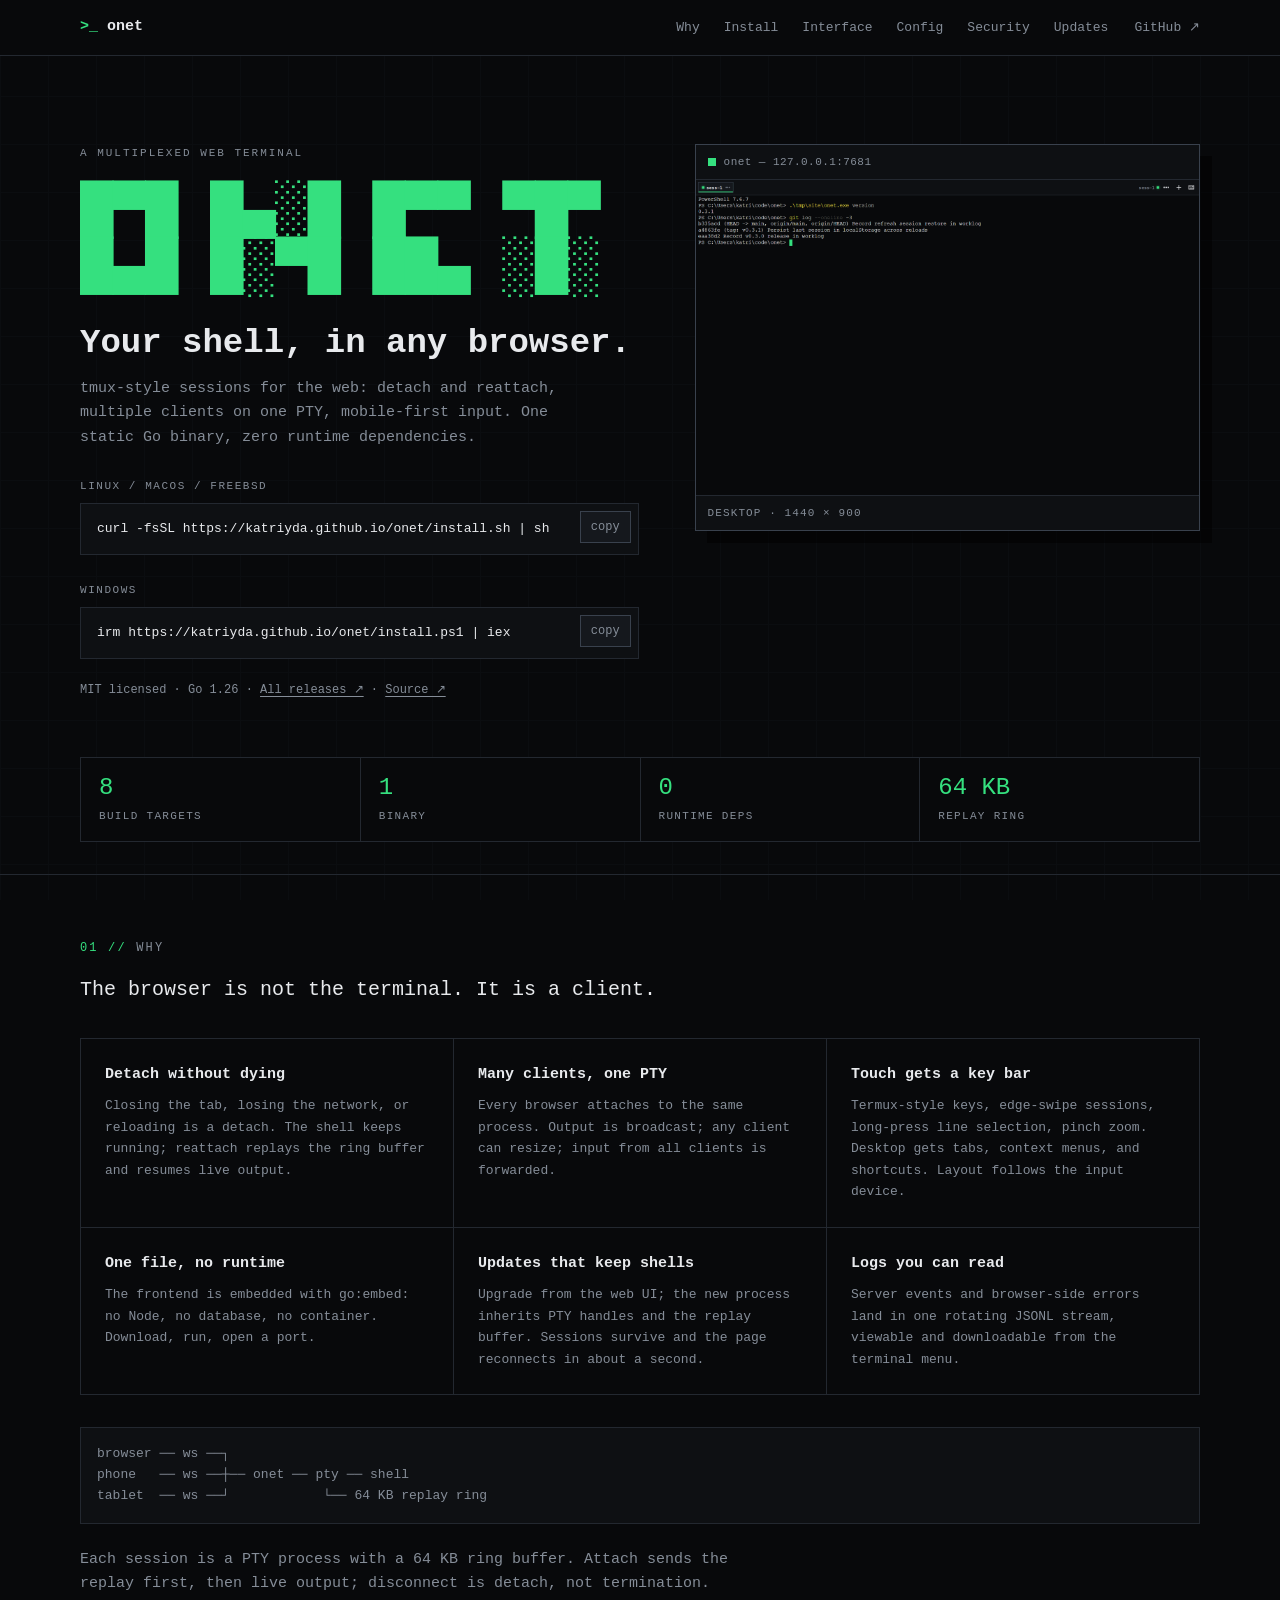
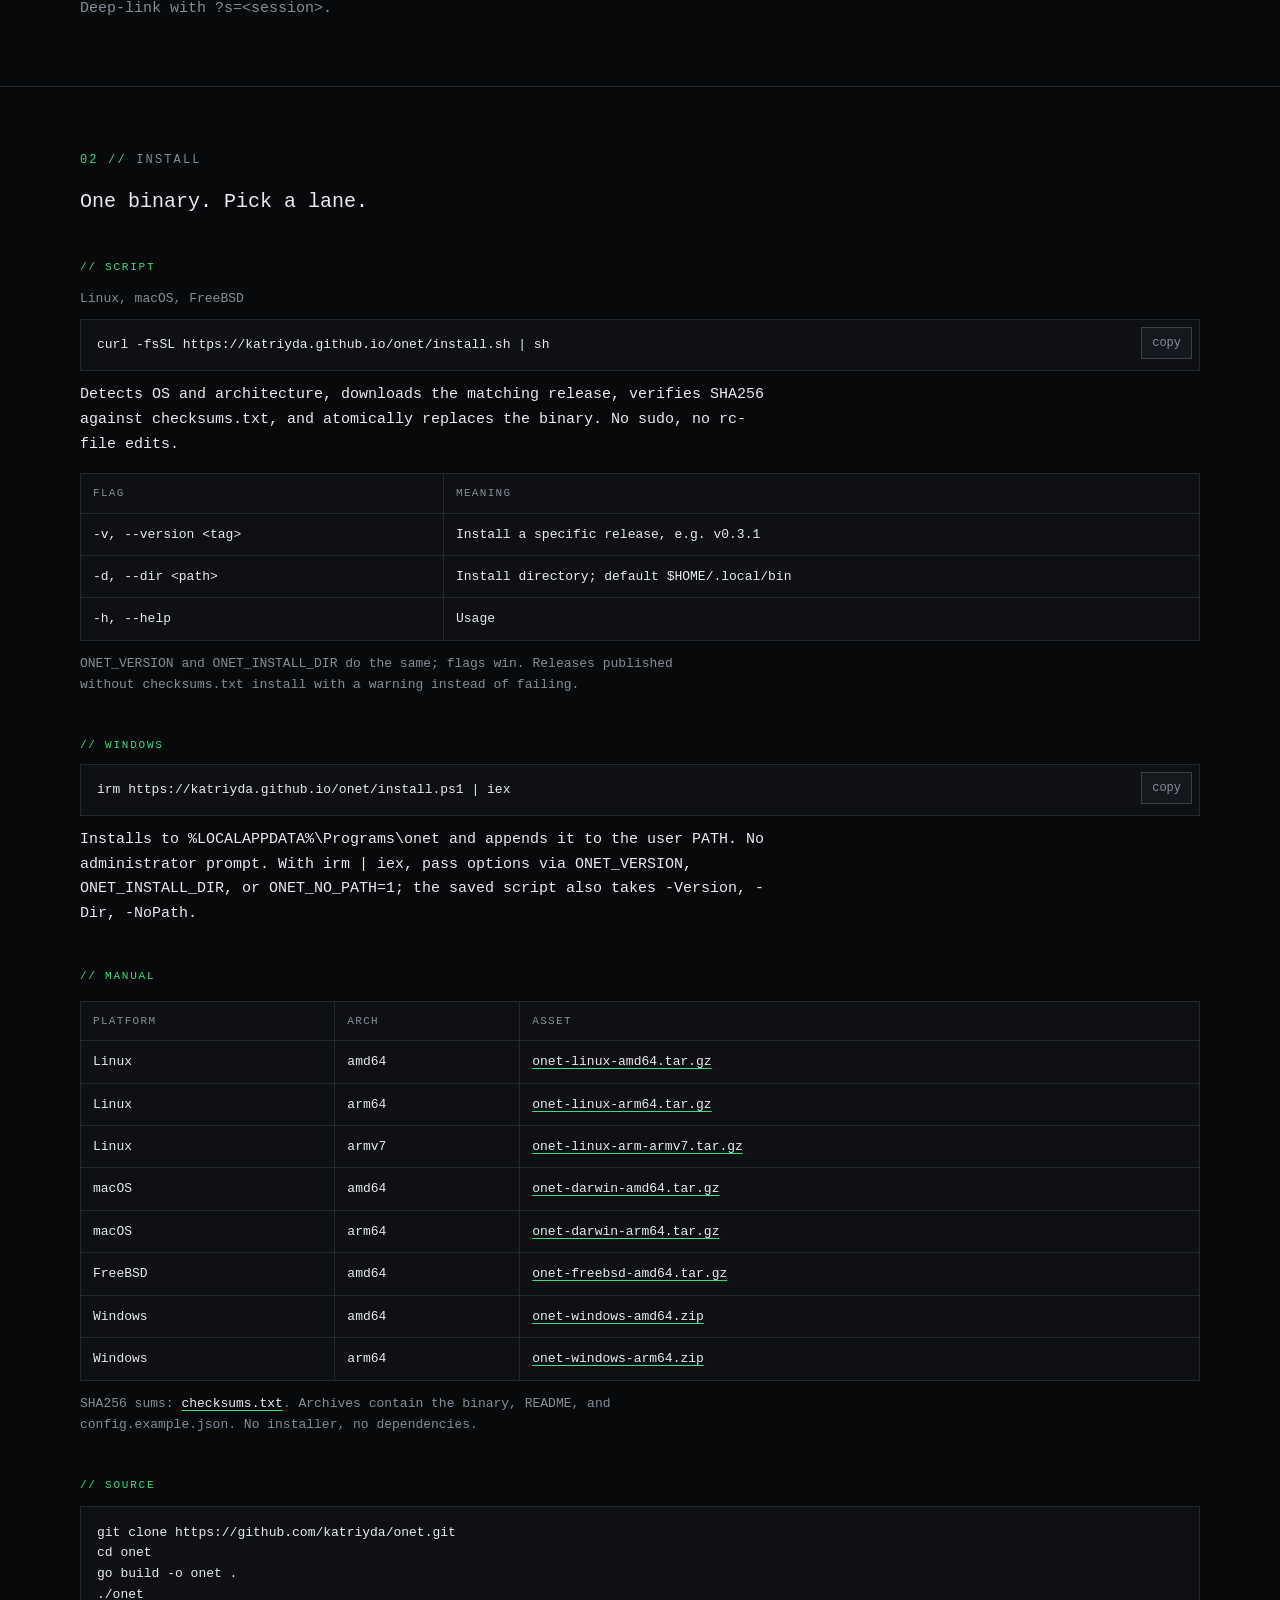
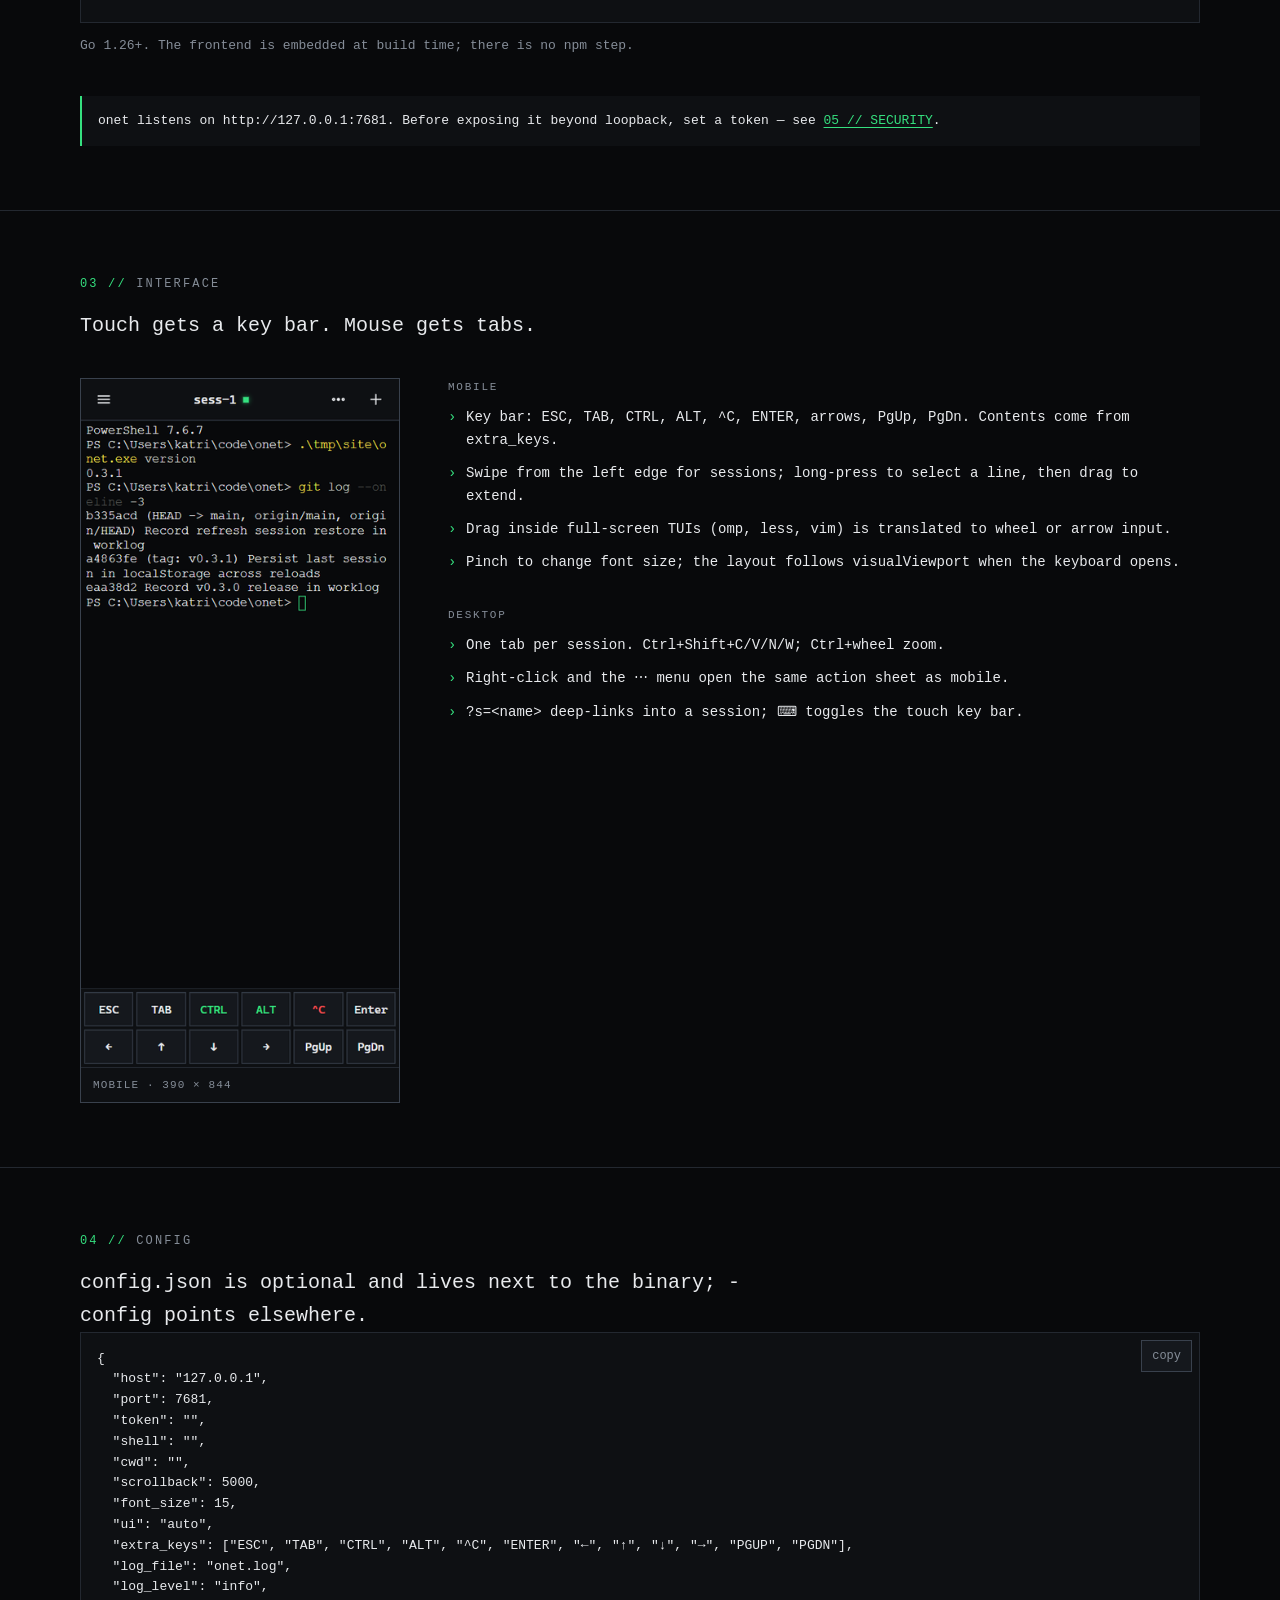
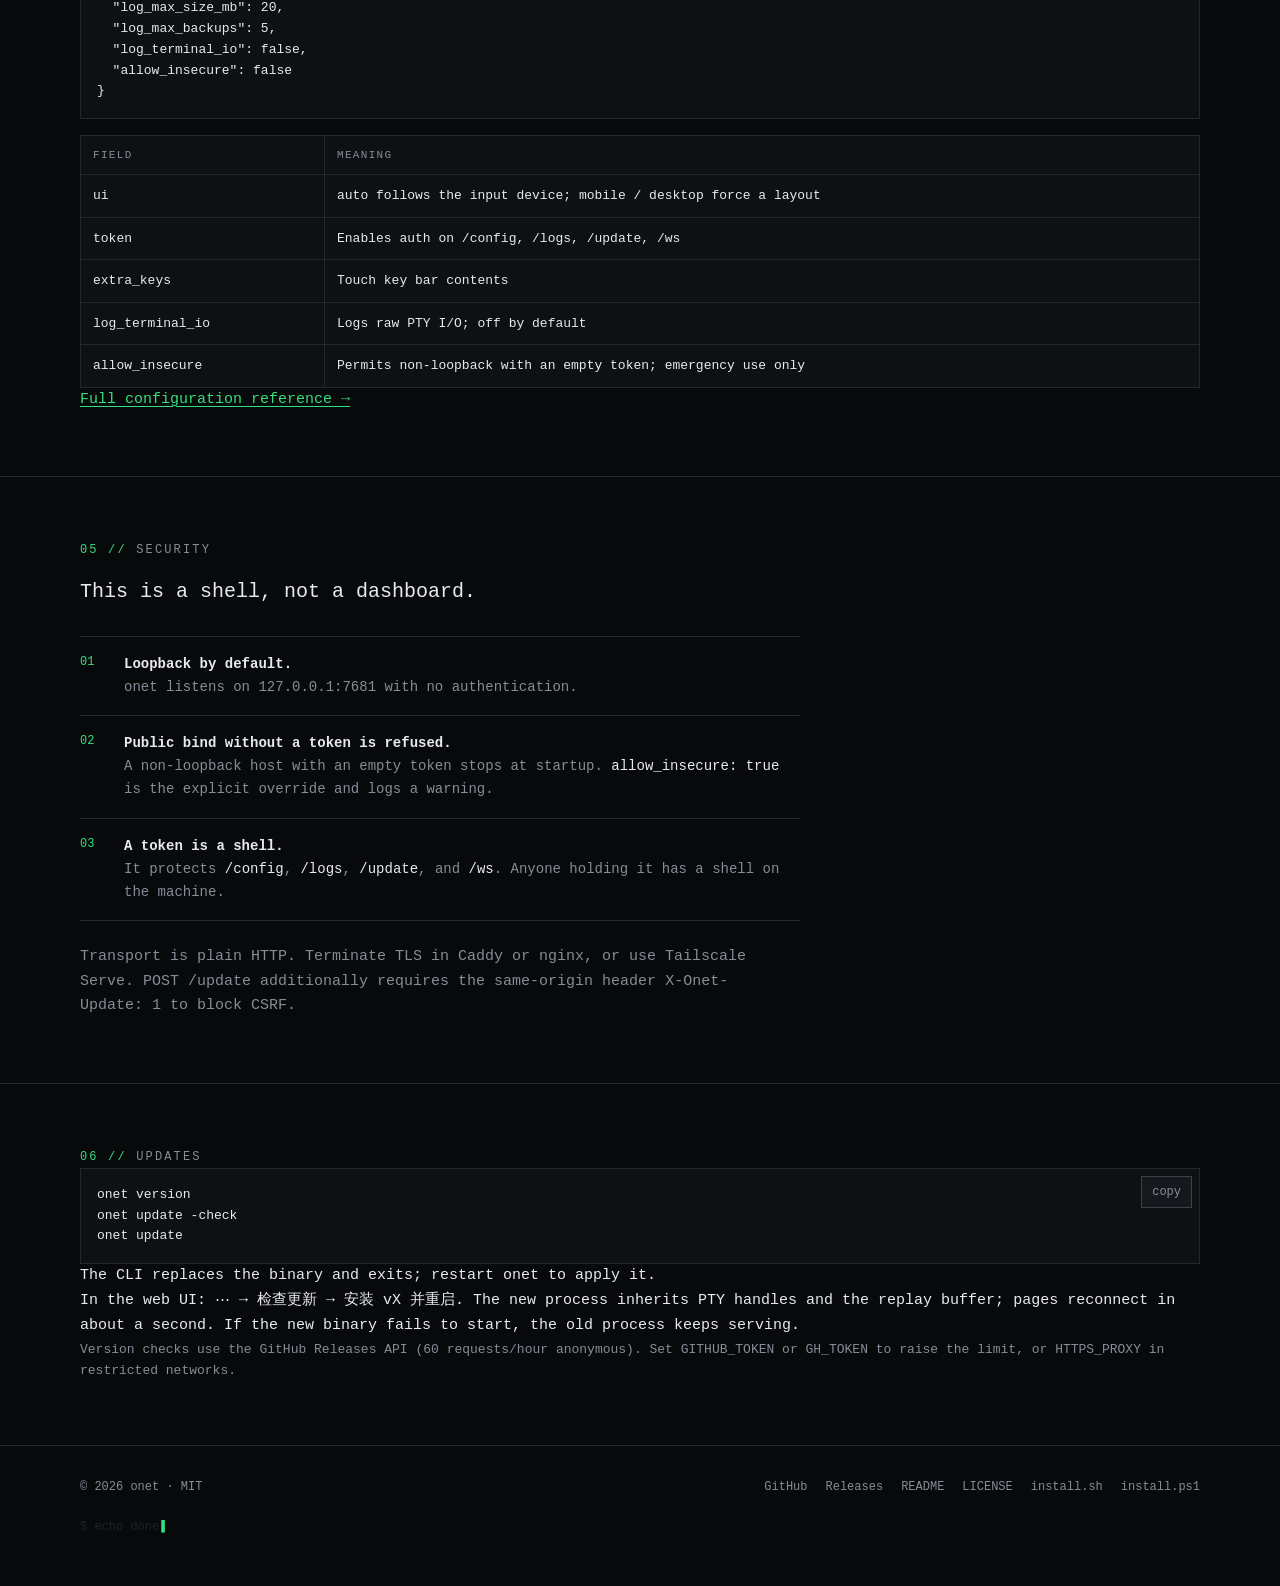
==== docs/site/index.html @ 470d13b3 "Add docs site and GitHub Pages deployment" ====
<!doctype html>
<html lang="en">
<head>
<meta charset="utf-8">
<meta name="viewport" content="width=device-width, initial-scale=1">
<meta name="theme-color" content="#08090b">
<meta name="color-scheme" content="dark">
<title>onet — a multiplexed web terminal</title>
<meta name="description" content="tmux-style sessions in a browser. Mobile-first touch UI, desktop tabs, multi-client PTY broadcast, single Go binary, zero runtime dependencies.">
<link rel="canonical" href="https://katriyda.github.io/onet/">
<link rel="icon" href="favicon.svg" type="image/svg+xml">
<meta property="og:type" content="website">
<meta property="og:title" content="onet — a multiplexed web terminal">
<meta property="og:description" content="tmux-style sessions in a browser. Mobile-first touch UI, desktop tabs, multi-client PTY broadcast, single Go binary, zero runtime dependencies.">
<meta property="og:url" content="https://katriyda.github.io/onet/">
<meta property="og:image" content="https://katriyda.github.io/onet/assets/desktop.png">
<meta name="twitter:card" content="summary_large_image">
<link rel="stylesheet" href="style.css">
<script src="script.js" defer></script>
</head>
<body>
<a class="skip" href="#main">Skip to content</a>

<header id="top" class="site-head">
  <div class="wrap head-inner">
    <a class="brand" href="#top"><span class="mark">&gt;_</span> onet</a>
    <nav aria-label="Sections">
      <a href="#why">Why</a>
      <a href="#install">Install</a>
      <a href="#interface">Interface</a>
      <a href="#config">Config</a>
      <a href="#security">Security</a>
      <a href="#updates">Updates</a>
    </nav>
    <a class="gh" href="https://github.com/katriyda/onet">GitHub ↗</a>
  </div>
</header>

<main id="main">

  <section class="hero" aria-labelledby="hero-title">
    <div class="wrap hero-grid">
      <div class="hero-copy">
        <p class="eyebrow">A MULTIPLEXED WEB TERMINAL</p>
        <h1 id="hero-title">
          <span class="sr-only">onet</span>
          <span class="logo" aria-hidden="true">█▀█ █▄░█ █▀▀ ▀█▀
█▄█ █░▀█ ██▄ ░█░</span>
        </h1>
        <p class="lead">Your shell, in any browser.</p>
        <p class="sub">tmux-style sessions for the web: detach and reattach, multiple clients on one PTY, mobile-first input. One static Go binary, zero runtime dependencies.</p>

        <div class="install-block">
          <p class="label">LINUX / MACOS / FREEBSD</p>
          <div class="copy-wrap"><div class="cmd" data-copy><code>curl -fsSL https://katriyda.github.io/onet/install.sh | sh</code></div></div>
        </div>
        <div class="install-block">
          <p class="label">WINDOWS</p>
          <div class="copy-wrap"><div class="cmd" data-copy><code>irm https://katriyda.github.io/onet/install.ps1 | iex</code></div></div>
        </div>

        <p class="meta">MIT licensed · Go 1.26 · <a href="https://github.com/katriyda/onet/releases">All releases ↗</a> · <a href="https://github.com/katriyda/onet">Source ↗</a></p>
      </div>

      <figure class="window">
        <div class="window-bar"><span class="dot" aria-hidden="true"></span><span>onet — 127.0.0.1:7681</span></div>
        <img src="assets/desktop.png" width="1440" height="900" alt="onet desktop UI: session tabs above a terminal running PowerShell">
        <figcaption>Desktop · 1440 × 900</figcaption>
      </figure>
    </div>

    <div class="wrap">
      <dl class="stats">
        <div><dt>8</dt><dd>BUILD TARGETS</dd></div>
        <div><dt>1</dt><dd>BINARY</dd></div>
        <div><dt>0</dt><dd>RUNTIME DEPS</dd></div>
        <div><dt>64 KB</dt><dd>REPLAY RING</dd></div>
      </dl>
    </div>
  </section>

  <section id="why" class="section">
    <div class="wrap">
      <h2><span class="num">01 //</span> WHY</h2>
      <p class="section-intro">The browser is not the terminal. It is a client.</p>

      <div class="cards">
        <article class="card">
          <h3>Detach without dying</h3>
          <p>Closing the tab, losing the network, or reloading is a detach. The shell keeps running; reattach replays the ring buffer and resumes live output.</p>
        </article>
        <article class="card">
          <h3>Many clients, one PTY</h3>
          <p>Every browser attaches to the same process. Output is broadcast; any client can resize; input from all clients is forwarded.</p>
        </article>
        <article class="card">
          <h3>Touch gets a key bar</h3>
          <p>Termux-style keys, edge-swipe sessions, long-press line selection, pinch zoom. Desktop gets tabs, context menus, and shortcuts. Layout follows the input device.</p>
        </article>
        <article class="card">
          <h3>One file, no runtime</h3>
          <p>The frontend is embedded with go:embed: no Node, no database, no container. Download, run, open a port.</p>
        </article>
        <article class="card">
          <h3>Updates that keep shells</h3>
          <p>Upgrade from the web UI; the new process inherits PTY handles and the replay buffer. Sessions survive and the page reconnects in about a second.</p>
        </article>
        <article class="card">
          <h3>Logs you can read</h3>
          <p>Server events and browser-side errors land in one rotating JSONL stream, viewable and downloadable from the terminal menu.</p>
        </article>
      </div>

      <pre class="diagram" aria-hidden="true">browser ── ws ──┐
phone   ── ws ──┼── onet ── pty ── shell
tablet  ── ws ──┘            └── 64 KB replay ring</pre>

      <p class="section-note">Each session is a PTY process with a 64 KB ring buffer. Attach sends the replay first, then live output; disconnect is detach, not termination. Deep-link with ?s=&lt;session&gt;.</p>
    </div>
  </section>

  <section id="install" class="section">
    <div class="wrap">
      <h2><span class="num">02 //</span> INSTALL</h2>
      <p class="section-intro">One binary. Pick a lane.</p>

      <div class="lane">
        <h3 class="lane-title">// SCRIPT</h3>
        <p class="lane-sub">Linux, macOS, FreeBSD</p>
        <div class="copy-wrap"><div class="cmd" data-copy><code>curl -fsSL https://katriyda.github.io/onet/install.sh | sh</code></div></div>
        <p>Detects OS and architecture, downloads the matching release, verifies SHA256 against checksums.txt, and atomically replaces the binary. No sudo, no rc-file edits.</p>

        <div class="table-scroll">
          <table>
            <thead><tr><th>Flag</th><th>Meaning</th></tr></thead>
            <tbody>
              <tr><td><code>-v, --version &lt;tag&gt;</code></td><td>Install a specific release, e.g. <code>v0.3.1</code></td></tr>
              <tr><td><code>-d, --dir &lt;path&gt;</code></td><td>Install directory; default <code>$HOME/.local/bin</code></td></tr>
              <tr><td><code>-h, --help</code></td><td>Usage</td></tr>
            </tbody>
          </table>
        </div>
        <p class="fine">ONET_VERSION and ONET_INSTALL_DIR do the same; flags win. Releases published without checksums.txt install with a warning instead of failing.</p>
      </div>

      <div class="lane">
        <h3 class="lane-title">// WINDOWS</h3>
        <div class="copy-wrap"><div class="cmd" data-copy><code>irm https://katriyda.github.io/onet/install.ps1 | iex</code></div></div>
        <p>Installs to %LOCALAPPDATA%\Programs\onet and appends it to the user PATH. No administrator prompt. With irm | iex, pass options via ONET_VERSION, ONET_INSTALL_DIR, or ONET_NO_PATH=1; the saved script also takes -Version, -Dir, -NoPath.</p>
      </div>

      <div class="lane">
        <h3 class="lane-title">// MANUAL</h3>
        <div class="table-scroll">
          <table>
            <thead><tr><th>Platform</th><th>Arch</th><th>Asset</th></tr></thead>
            <tbody>
              <tr><td>Linux</td><td>amd64</td><td><a href="https://github.com/katriyda/onet/releases/latest/download/onet-linux-amd64.tar.gz"><code>onet-linux-amd64.tar.gz</code></a></td></tr>
              <tr><td>Linux</td><td>arm64</td><td><a href="https://github.com/katriyda/onet/releases/latest/download/onet-linux-arm64.tar.gz"><code>onet-linux-arm64.tar.gz</code></a></td></tr>
              <tr><td>Linux</td><td>armv7</td><td><a href="https://github.com/katriyda/onet/releases/latest/download/onet-linux-arm-armv7.tar.gz"><code>onet-linux-arm-armv7.tar.gz</code></a></td></tr>
              <tr><td>macOS</td><td>amd64</td><td><a href="https://github.com/katriyda/onet/releases/latest/download/onet-darwin-amd64.tar.gz"><code>onet-darwin-amd64.tar.gz</code></a></td></tr>
              <tr><td>macOS</td><td>arm64</td><td><a href="https://github.com/katriyda/onet/releases/latest/download/onet-darwin-arm64.tar.gz"><code>onet-darwin-arm64.tar.gz</code></a></td></tr>
              <tr><td>FreeBSD</td><td>amd64</td><td><a href="https://github.com/katriyda/onet/releases/latest/download/onet-freebsd-amd64.tar.gz"><code>onet-freebsd-amd64.tar.gz</code></a></td></tr>
              <tr><td>Windows</td><td>amd64</td><td><a href="https://github.com/katriyda/onet/releases/latest/download/onet-windows-amd64.zip"><code>onet-windows-amd64.zip</code></a></td></tr>
              <tr><td>Windows</td><td>arm64</td><td><a href="https://github.com/katriyda/onet/releases/latest/download/onet-windows-arm64.zip"><code>onet-windows-arm64.zip</code></a></td></tr>
            </tbody>
          </table>
        </div>
        <p class="fine">SHA256 sums: <a href="https://github.com/katriyda/onet/releases/latest/download/checksums.txt"><code>checksums.txt</code></a>. Archives contain the binary, README, and config.example.json. No installer, no dependencies.</p>
      </div>

      <div class="lane">
        <h3 class="lane-title">// SOURCE</h3>
        <pre data-copy>git clone https://github.com/katriyda/onet.git
cd onet
go build -o onet .
./onet</pre>
        <p class="fine">Go 1.26+. The frontend is embedded at build time; there is no npm step.</p>
      </div>

      <p class="callout">onet listens on http://127.0.0.1:7681. Before exposing it beyond loopback, set a token — see <a href="#security">05 // SECURITY</a>.</p>
    </div>
  </section>

  <section id="interface" class="section">
    <div class="wrap">
      <h2><span class="num">03 //</span> INTERFACE</h2>
      <p class="section-intro">Touch gets a key bar. Mouse gets tabs.</p>

      <div class="split">
        <figure class="phone">
          <img src="assets/mobile.png" width="390" height="844" alt="onet mobile UI: key bar below a terminal session">
          <figcaption>Mobile · 390 × 844</figcaption>
        </figure>
        <div class="lists">
          <div>
            <h3 class="list-title">MOBILE</h3>
            <ul>
              <li>Key bar: ESC, TAB, CTRL, ALT, ^C, ENTER, arrows, PgUp, PgDn. Contents come from extra_keys.</li>
              <li>Swipe from the left edge for sessions; long-press to select a line, then drag to extend.</li>
              <li>Drag inside full-screen TUIs (omp, less, vim) is translated to wheel or arrow input.</li>
              <li>Pinch to change font size; the layout follows visualViewport when the keyboard opens.</li>
            </ul>
          </div>
          <div>
            <h3 class="list-title">DESKTOP</h3>
            <ul>
              <li>One tab per session. Ctrl+Shift+C/V/N/W; Ctrl+wheel zoom.</li>
              <li>Right-click and the ⋯ menu open the same action sheet as mobile.</li>
              <li>?s=&lt;name&gt; deep-links into a session; ⌨ toggles the touch key bar.</li>
            </ul>
          </div>
        </div>
      </div>
    </div>
  </section>

  <section id="config" class="section">
    <div class="wrap">
      <h2><span class="num">04 //</span> CONFIG</h2>
      <p class="section-intro">config.json is optional and lives next to the binary; -config points elsewhere.</p>

      <div class="copy-wrap"><pre data-copy>{
  "host": "127.0.0.1",
  "port": 7681,
  "token": "",
  "shell": "",
  "cwd": "",
  "scrollback": 5000,
  "font_size": 15,
  "ui": "auto",
  "extra_keys": ["ESC", "TAB", "CTRL", "ALT", "^C", "ENTER", "←", "↑", "↓", "→", "PGUP", "PGDN"],
  "log_file": "onet.log",
  "log_level": "info",
  "log_max_size_mb": 20,
  "log_max_backups": 5,
  "log_terminal_io": false,
  "allow_insecure": false
}</pre></div>

      <div class="table-scroll">
        <table>
          <thead><tr><th>Field</th><th>Meaning</th></tr></thead>
          <tbody>
            <tr><td><code>ui</code></td><td><code>auto</code> follows the input device; <code>mobile</code> / <code>desktop</code> force a layout</td></tr>
            <tr><td><code>token</code></td><td>Enables auth on <code>/config</code>, <code>/logs</code>, <code>/update</code>, <code>/ws</code></td></tr>
            <tr><td><code>extra_keys</code></td><td>Touch key bar contents</td></tr>
            <tr><td><code>log_terminal_io</code></td><td>Logs raw PTY I/O; off by default</td></tr>
            <tr><td><code>allow_insecure</code></td><td>Permits non-loopback with an empty token; emergency use only</td></tr>
          </tbody>
        </table>
      </div>

      <p><a href="https://github.com/katriyda/onet#配置">Full configuration reference →</a></p>
    </div>
  </section>

  <section id="security" class="section">
    <div class="wrap">
      <h2><span class="num">05 //</span> SECURITY</h2>
      <p class="section-intro">This is a shell, not a dashboard.</p>

      <ol class="sec-list">
        <li><strong>Loopback by default.</strong> onet listens on 127.0.0.1:7681 with no authentication.</li>
        <li><strong>Public bind without a token is refused.</strong> A non-loopback host with an empty token stops at startup. <code>allow_insecure: true</code> is the explicit override and logs a warning.</li>
        <li><strong>A token is a shell.</strong> It protects <code>/config</code>, <code>/logs</code>, <code>/update</code>, and <code>/ws</code>. Anyone holding it has a shell on the machine.</li>
      </ol>

      <p class="section-note">Transport is plain HTTP. Terminate TLS in Caddy or nginx, or use Tailscale Serve. POST <code>/update</code> additionally requires the same-origin header <code>X-Onet-Update: 1</code> to block CSRF.</p>
    </div>
  </section>

  <section id="updates" class="section">
    <div class="wrap">
      <h2><span class="num">06 //</span> UPDATES</h2>

      <div class="copy-wrap"><pre data-copy>onet version
onet update -check
onet update</pre></div>

      <p>The CLI replaces the binary and exits; restart onet to apply it.</p>
      <p>In the web UI: ⋯ → 检查更新 → 安装 vX 并重启. The new process inherits PTY handles and the replay buffer; pages reconnect in about a second. If the new binary fails to start, the old process keeps serving.</p>
      <p class="fine">Version checks use the GitHub Releases API (60 requests/hour anonymous). Set GITHUB_TOKEN or GH_TOKEN to raise the limit, or HTTPS_PROXY in restricted networks.</p>
    </div>
  </section>

</main>

<footer class="site-foot">
  <div class="wrap foot-inner">
    <p>© <span data-year>2026</span> onet · MIT</p>
    <nav aria-label="Footer">
      <a href="https://github.com/katriyda/onet">GitHub</a>
      <a href="https://github.com/katriyda/onet/releases">Releases</a>
      <a href="https://github.com/katriyda/onet/blob/main/README.md">README</a>
      <a href="https://github.com/katriyda/onet/blob/main/LICENSE">LICENSE</a>
      <a href="install.sh">install.sh</a>
      <a href="install.ps1">install.ps1</a>
    </nav>
  </div>
  <p class="wrap foot-cmd">$ echo done<span class="cursor" aria-hidden="true">▌</span></p>
</footer>

</body>
</html>
---- docs/site/style.css ----
/* onet site — square corners, monospace, high-contrast dark, terminal-native */

:root {
  --bg: #08090b;
  --surface: #0e1013;
  --surface-2: #15181d;
  --surface-3: #1e222a;
  --fg: #e8eaed;
  --muted: #858d98;
  --border: #232830;
  --border-strong: #39414d;
  --accent: #35e07f;
  --accent-soft: rgba(53, 224, 127, 0.14);
  --warning: #f5a623;
  --danger: #ff4d4f;
  --font-ui: ui-monospace, "Cascadia Mono", "SF Mono", Menlo, Consolas, "Liberation Mono", monospace;
}

* { box-sizing: border-box; margin: 0; padding: 0; border-radius: 0; }

html { scroll-behavior: smooth; }

body {
  background: var(--bg);
  color: var(--fg);
  font: 15px/1.65 var(--font-ui);
  color-scheme: dark;
  -webkit-text-size-adjust: 100%;
  overflow-x: clip;
}

body::before {
  content: "";
  position: fixed;
  inset: 0;
  background-image:
    linear-gradient(var(--border) 1px, transparent 1px),
    linear-gradient(90deg, var(--border) 1px, transparent 1px);
  background-size: 48px 48px;
  opacity: 0.16;
  pointer-events: none;
  z-index: 0;
}

::selection { background: var(--accent); color: #04150b; }

::-webkit-scrollbar { width: 10px; height: 10px; }
::-webkit-scrollbar-track { background: var(--surface); }
::-webkit-scrollbar-thumb { background: var(--surface-3); }
::-webkit-scrollbar-thumb:hover { background: var(--border-strong); }

img { max-width: 100%; }

a {
  color: var(--accent);
  text-underline-offset: 3px;
  text-decoration-thickness: 1px;
}

a:focus-visible,
button:focus-visible {
  outline: 2px solid var(--accent);
  outline-offset: 2px;
}

code { font: inherit; }

.sr-only {
  position: absolute;
  width: 1px;
  height: 1px;
  padding: 0;
  margin: -1px;
  overflow: hidden;
  clip: rect(0 0 0 0);
  clip-path: inset(50%);
  white-space: nowrap;
  border: 0;
}

.skip {
  position: fixed;
  top: 0;
  left: 0;
  transform: translateY(-120%);
  background: var(--accent);
  color: #04150b;
  padding: 12px 16px;
  z-index: 100;
  text-decoration: none;
  font-size: 13px;
}
.skip:focus { transform: none; }

.wrap {
  width: min(1120px, calc(100% - 48px));
  margin-inline: auto;
  position: relative;
  z-index: 1;
}

/* ---- header ---- */

.site-head {
  position: sticky;
  top: 0;
  z-index: 10;
  height: 56px;
  background: var(--bg);
  border-bottom: 1px solid var(--border);
}

.head-inner {
  display: flex;
  align-items: center;
  gap: 16px;
  height: 100%;
}

.brand {
  color: var(--fg);
  text-decoration: none;
  font-weight: 700;
  font-size: 15px;
  white-space: nowrap;
}
.brand .mark { color: var(--accent); }

.site-head nav {
  display: flex;
  align-items: center;
  gap: 4px;
  margin-left: auto;
  min-width: 0;
  overflow-x: auto;
  scrollbar-width: none;
}
.site-head nav::-webkit-scrollbar { display: none; }

.site-head nav a {
  display: flex;
  align-items: center;
  min-height: 44px;
  padding: 0 10px;
  color: var(--muted);
  text-decoration: none;
  font-size: 13px;
  white-space: nowrap;
}
.site-head nav a:hover { color: var(--fg); }

.gh {
  color: var(--muted);
  text-decoration: none;
  font-size: 13px;
  white-space: nowrap;
  min-height: 44px;
  display: flex;
  align-items: center;
}
.gh:hover { color: var(--fg); }

/* ---- hero ---- */

.hero { padding: 88px 0 32px; }

.hero-grid {
  display: grid;
  grid-template-columns: minmax(0, 1.05fr) minmax(0, 0.95fr);
  gap: 56px;
  align-items: start;
}

.eyebrow {
  color: var(--muted);
  font-size: 11px;
  letter-spacing: 0.18em;
  text-transform: uppercase;
  margin-bottom: 22px;
}

h1 { font-weight: 400; }

.logo {
  display: block;
  font-size: clamp(20px, 5.6vw, 56px);
  line-height: 1;
  white-space: pre;
  letter-spacing: -0.02em;
  color: var(--accent);
}

.lead {
  font-size: clamp(22px, 3.2vw, 34px);
  line-height: 1.25;
  font-weight: 600;
  margin-top: 26px;
}

.sub {
  color: var(--muted);
  max-width: 56ch;
  margin-top: 12px;
}

.install-block { margin-top: 26px; }

.label {
  font-size: 11px;
  letter-spacing: 0.14em;
  text-transform: uppercase;
  color: var(--muted);
  margin-bottom: 8px;
}

.copy-wrap { position: relative; }

.cmd {
  display: flex;
  align-items: center;
  border: 1px solid var(--border);
  background: var(--surface);
  padding: 14px 84px 14px 16px;
  min-height: 52px;
}
.cmd code {
  white-space: nowrap;
  overflow-x: auto;
  font-size: 13px;
  scrollbar-width: thin;
}

.meta {
  margin-top: 22px;
  font-size: 12px;
  color: var(--muted);
}
.meta a { color: var(--muted); }
.meta a:hover { color: var(--accent); }

.window {
  border: 1px solid var(--border-strong);
  box-shadow: 12px 12px 0 rgba(0, 0, 0, 0.5);
  background: var(--surface);
  min-width: 0;
}

.window-bar {
  display: flex;
  align-items: center;
  gap: 8px;
  padding: 8px 12px;
  border-bottom: 1px solid var(--border);
  font-size: 11px;
  color: var(--muted);
  letter-spacing: 0.04em;
}
.window-bar .dot {
  width: 8px;
  height: 8px;
  background: var(--accent);
  flex: none;
}

.window img, .phone img {
  display: block;
  width: 100%;
  height: auto;
}

.window figcaption, .phone figcaption {
  border-top: 1px solid var(--border);
  padding: 8px 12px;
  font-size: 11px;
  letter-spacing: 0.1em;
  text-transform: uppercase;
  color: var(--muted);
}

/* ---- stats ---- */

.stats {
  display: grid;
  grid-template-columns: repeat(4, 1fr);
  gap: 1px;
  background: var(--border);
  border: 1px solid var(--border);
  margin-top: 56px;
}
.stats > div { background: var(--bg); padding: 16px 18px; }
.stats dt { font-size: 24px; color: var(--accent); line-height: 1.2; }
.stats dd { font-size: 11px; color: var(--muted); letter-spacing: 0.12em; margin-top: 4px; }

/* ---- sections ---- */

.section {
  padding: 64px 0;
  border-top: 1px solid var(--border);
  scroll-margin-top: 72px;
}

h2 {
  font-size: 12px;
  font-weight: 500;
  letter-spacing: 0.18em;
  text-transform: uppercase;
  color: var(--muted);
}
h2 .num { color: var(--accent); }

.section-intro {
  font-size: 20px;
  color: var(--fg);
  max-width: 60ch;
  margin-top: 14px;
}

.section-note {
  color: var(--muted);
  max-width: 74ch;
  margin-top: 24px;
}

/* ---- cards ---- */

.cards {
  display: grid;
  grid-template-columns: repeat(3, 1fr);
  gap: 1px;
  background: var(--border);
  border: 1px solid var(--border);
  margin-top: 32px;
}

.card { background: var(--bg); padding: 24px; }
.card h3 { font-size: 15px; font-weight: 600; }
.card p { font-size: 13px; color: var(--muted); margin-top: 8px; }

.diagram {
  margin-top: 32px;
  padding: 16px;
  overflow: auto;
  border: 1px solid var(--border);
  background: var(--surface);
  font-size: 13px;
  line-height: 1.6;
  color: var(--muted);
  white-space: pre;
}

/* ---- install lanes ---- */

.lane { margin-top: 40px; }

.lane-title {
  font-size: 11px;
  letter-spacing: 0.16em;
  color: var(--accent);
  font-weight: 500;
  text-transform: uppercase;
}

.lane-sub { font-size: 13px; color: var(--muted); margin: 6px 0 10px; }

.lane > p { margin-top: 12px; max-width: 76ch; }

.lane .copy-wrap { margin-top: 10px; }

pre {
  padding: 16px;
  overflow: auto;
  border: 1px solid var(--border);
  background: var(--surface);
  font-size: 13px;
  line-height: 1.6;
  white-space: pre;
}

.lane > pre { margin-top: 12px; }

.fine { font-size: 13px; color: var(--muted); }
.fine code { color: var(--fg); }

.callout {
  border-left: 2px solid var(--accent);
  background: var(--surface);
  padding: 14px 16px;
  margin-top: 40px;
  font-size: 13px;
}

/* ---- tables ---- */

.table-scroll {
  overflow-x: auto;
  border: 1px solid var(--border);
  margin-top: 16px;
  background: var(--surface);
}

table {
  width: 100%;
  border-collapse: collapse;
  font-size: 13px;
}

th {
  font-size: 11px;
  text-transform: uppercase;
  letter-spacing: 0.12em;
  color: var(--muted);
  font-weight: 500;
  text-align: left;
  white-space: nowrap;
  padding: 10px 12px;
  border-bottom: 1px solid var(--border);
}

td {
  border-top: 1px solid var(--border);
  padding: 10px 12px;
  vertical-align: top;
}
th + th, td + td { border-left: 1px solid var(--border); }

td code { color: var(--fg); }

/* ---- interface ---- */

.split {
  display: grid;
  grid-template-columns: minmax(0, 320px) minmax(0, 1fr);
  gap: 48px;
  margin-top: 36px;
  align-items: start;
}

.phone {
  border: 1px solid var(--border-strong);
  background: var(--surface);
  min-width: 0;
}

.lists {
  display: grid;
  gap: 32px;
}

.list-title {
  font-size: 11px;
  letter-spacing: 0.16em;
  color: var(--muted);
  font-weight: 500;
  margin-bottom: 10px;
}

.lists ul { list-style: none; }
.lists li {
  position: relative;
  padding-left: 18px;
  margin-top: 10px;
  font-size: 14px;
  color: var(--fg);
}
.lists li::before {
  content: "›";
  position: absolute;
  left: 0;
  color: var(--accent);
}

/* ---- security ---- */

.sec-list {
  list-style: none;
  counter-reset: sec;
  margin-top: 28px;
  max-width: 80ch;
}
.sec-list li {
  counter-increment: sec;
  position: relative;
  padding: 16px 0 16px 44px;
  border-top: 1px solid var(--border);
  font-size: 14px;
  color: var(--muted);
}
.sec-list li:last-child { border-bottom: 1px solid var(--border); }
.sec-list li::before {
  content: counter(sec, decimal-leading-zero);
  position: absolute;
  left: 0;
  top: 16px;
  color: var(--accent);
  font-size: 12px;
}
.sec-list strong { color: var(--fg); display: block; }
.sec-list code { color: var(--fg); }

/* ---- copy button ---- */

.copy {
  position: absolute;
  top: 8px;
  right: 8px;
  min-height: 32px;
  padding: 0 10px;
  border: 1px solid var(--border-strong);
  background: var(--surface-2);
  color: var(--muted);
  font: 12px var(--font-ui);
  cursor: pointer;
}
.copy:hover { border-color: var(--accent); color: var(--accent); }

/* ---- footer ---- */

.site-foot {
  border-top: 1px solid var(--border);
  padding: 32px 0 48px;
  font-size: 12px;
  color: var(--muted);
}

.foot-inner {
  display: flex;
  flex-wrap: wrap;
  gap: 12px 24px;
  align-items: center;
  justify-content: space-between;
}

.site-foot nav {
  display: flex;
  flex-wrap: wrap;
  gap: 4px 18px;
}
.site-foot a { color: var(--muted); text-decoration: none; }
.site-foot a:hover { color: var(--accent); text-decoration: underline; }

.foot-cmd { margin-top: 20px; color: var(--surface-3); }

.cursor {
  display: inline-block;
  margin-left: 2px;
  color: var(--accent);
  animation: blink 1.1s steps(1) infinite;
}
@keyframes blink { 50% { opacity: 0; } }

/* ---- responsive ---- */

@media (max-width: 1024px) {
  .hero-grid { grid-template-columns: minmax(0, 1fr); gap: 40px; }
  .window { max-width: 760px; }
}

@media (max-width: 960px) {
  .cards { grid-template-columns: repeat(2, 1fr); }
  .split { grid-template-columns: minmax(0, 260px) minmax(0, 1fr); gap: 32px; }
}

@media (max-width: 760px) {
  .head-inner { gap: 8px; }
  .site-head nav { gap: 0; }
  .site-head nav a { padding: 0 8px; }
  .hero { padding-top: 56px; }
  .split { grid-template-columns: minmax(0, 1fr); }
  .phone { max-width: 320px; }
}

@media (max-width: 640px) {
  .wrap { width: calc(100% - 48px); }
  .cards { grid-template-columns: 1fr; }
  .stats { grid-template-columns: repeat(2, 1fr); }
  pre { padding-top: 44px; }
  .foot-inner { flex-direction: column; align-items: flex-start; }
}

@media (prefers-reduced-motion: reduce) {
  * { animation: none !important; transition: none !important; }
  html { scroll-behavior: auto; }
}
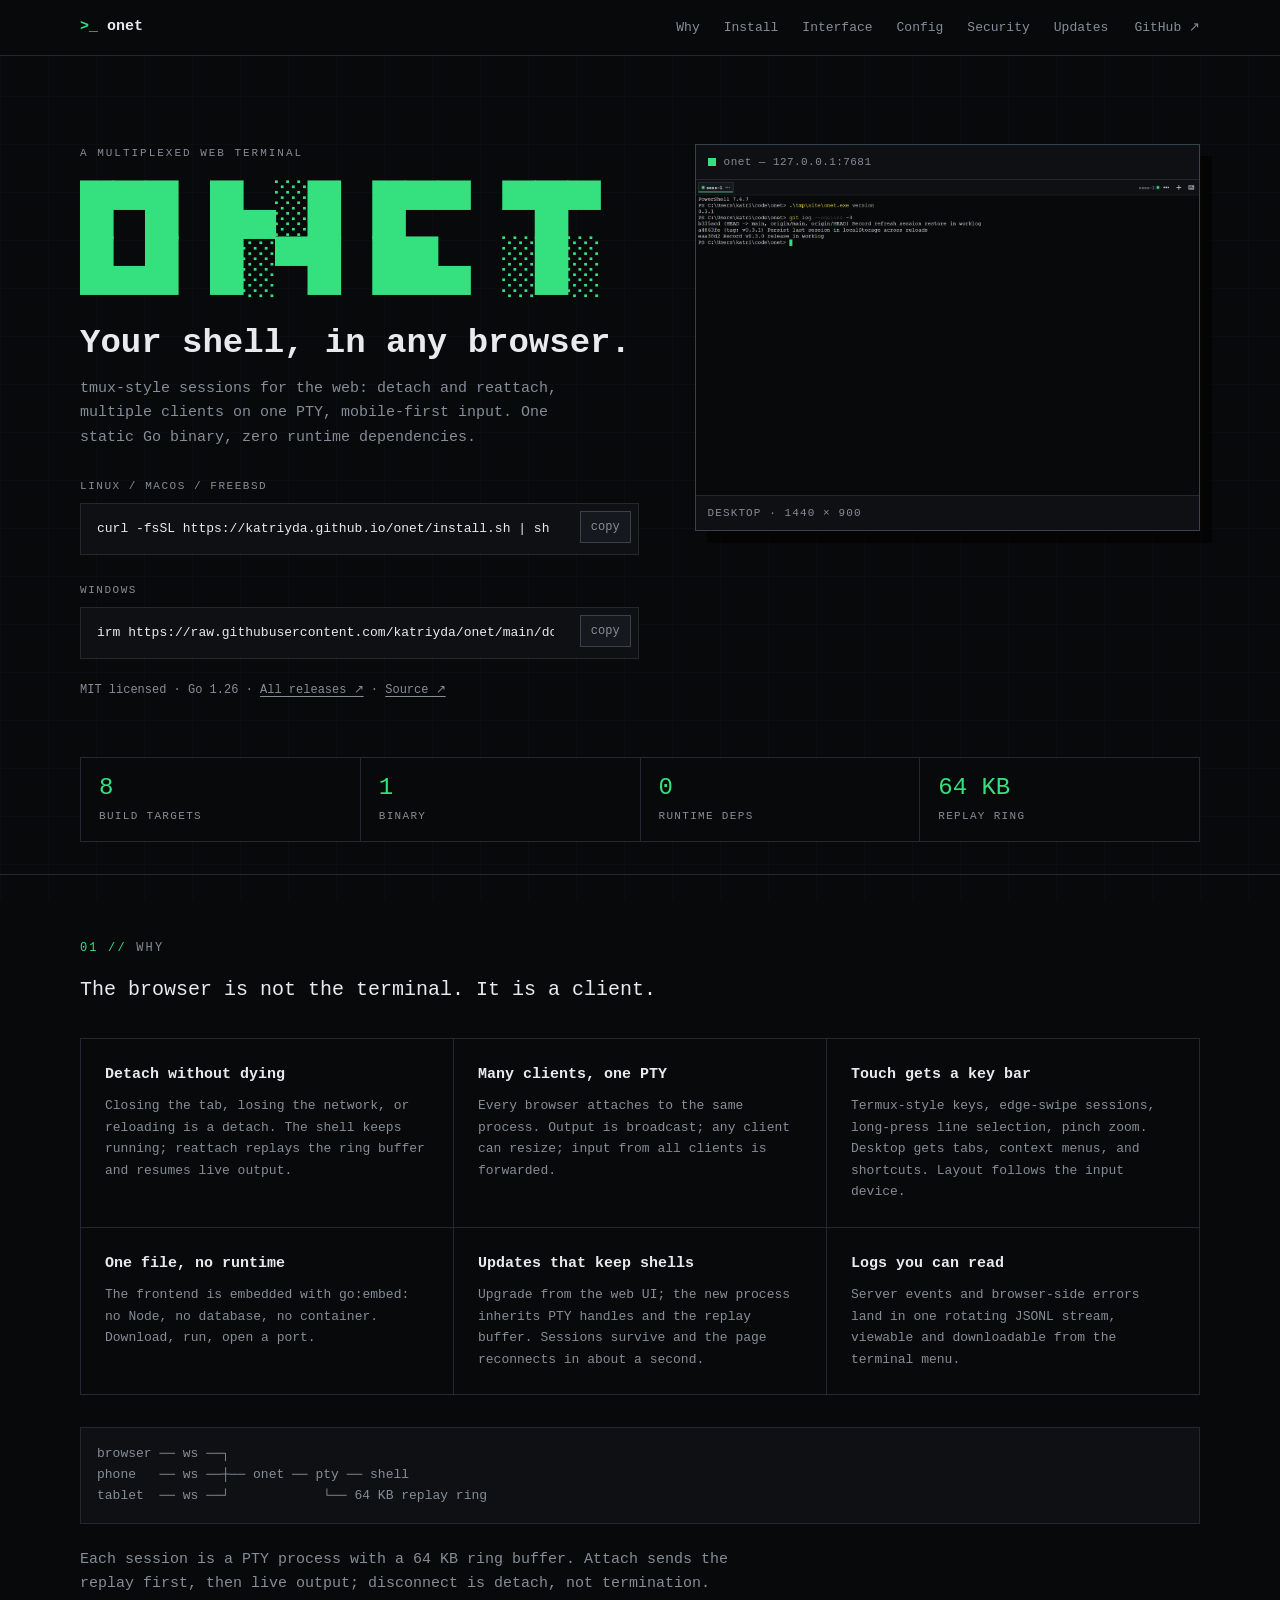
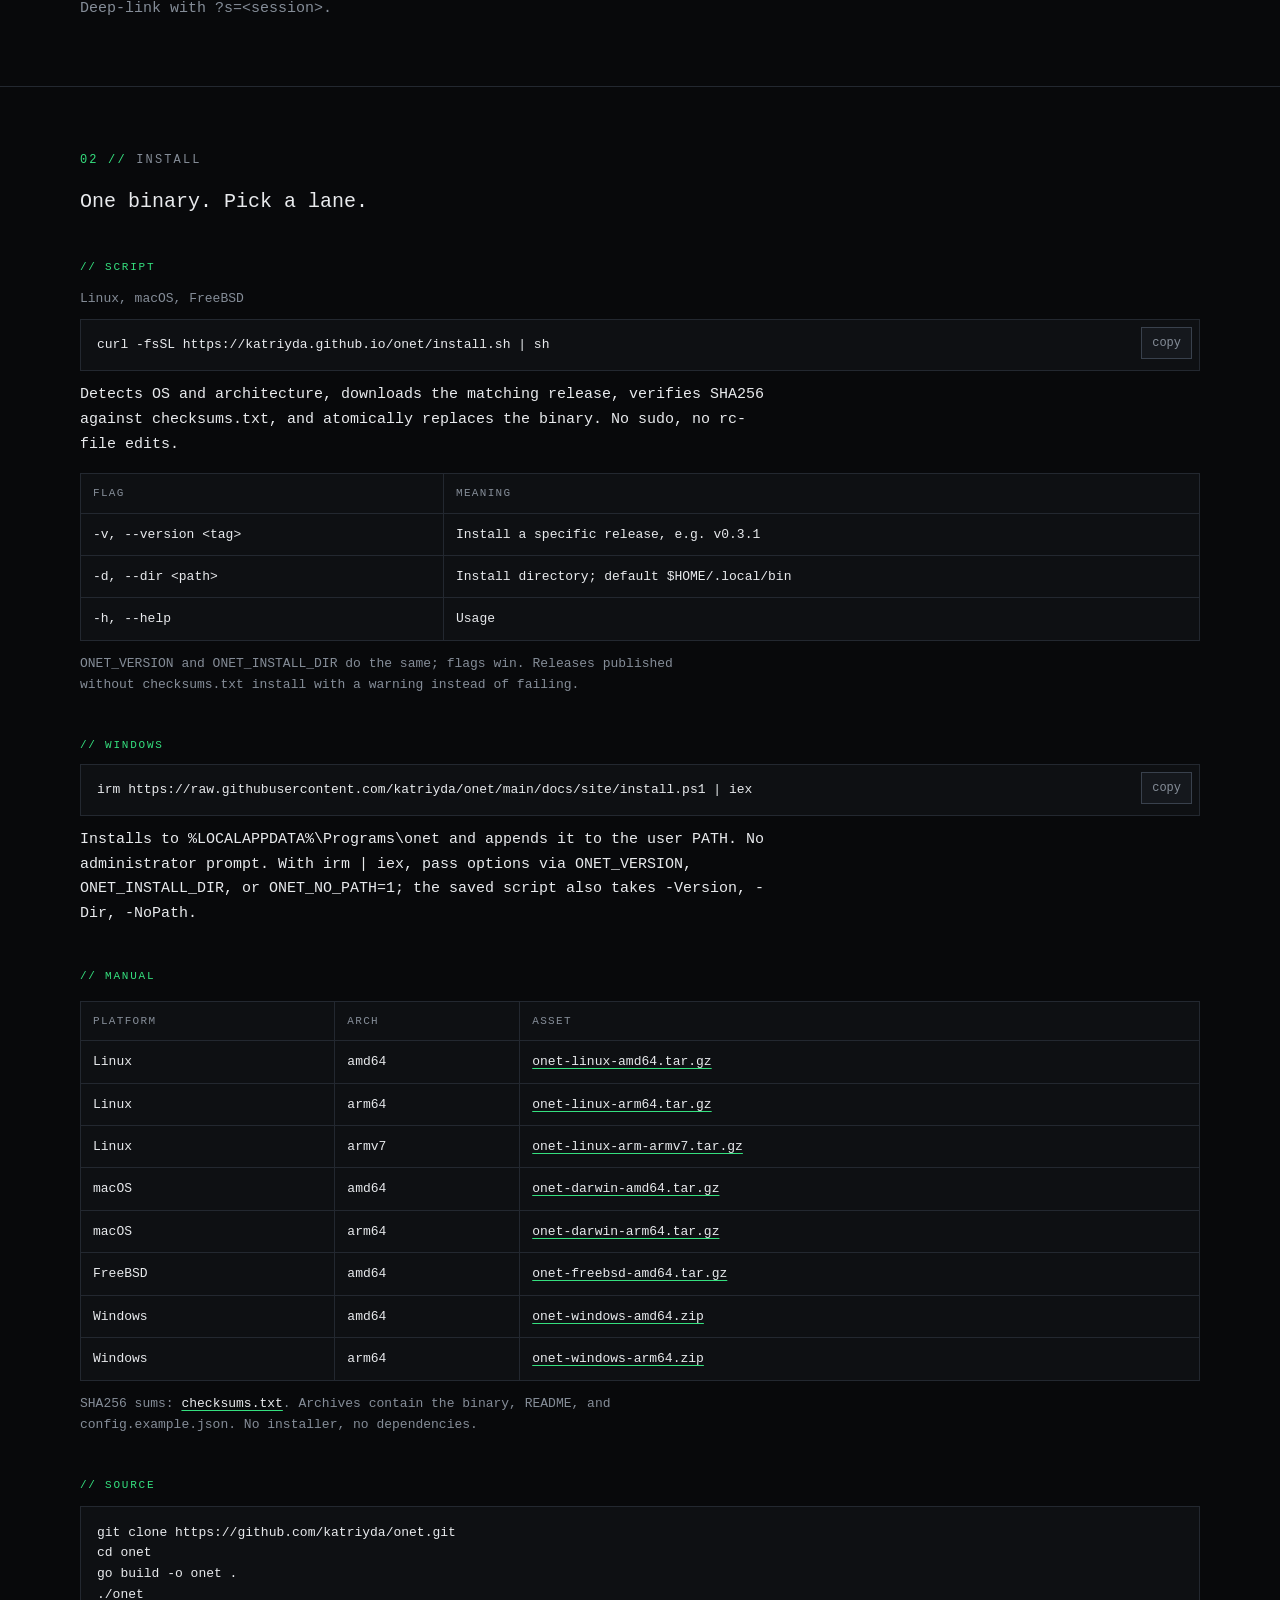
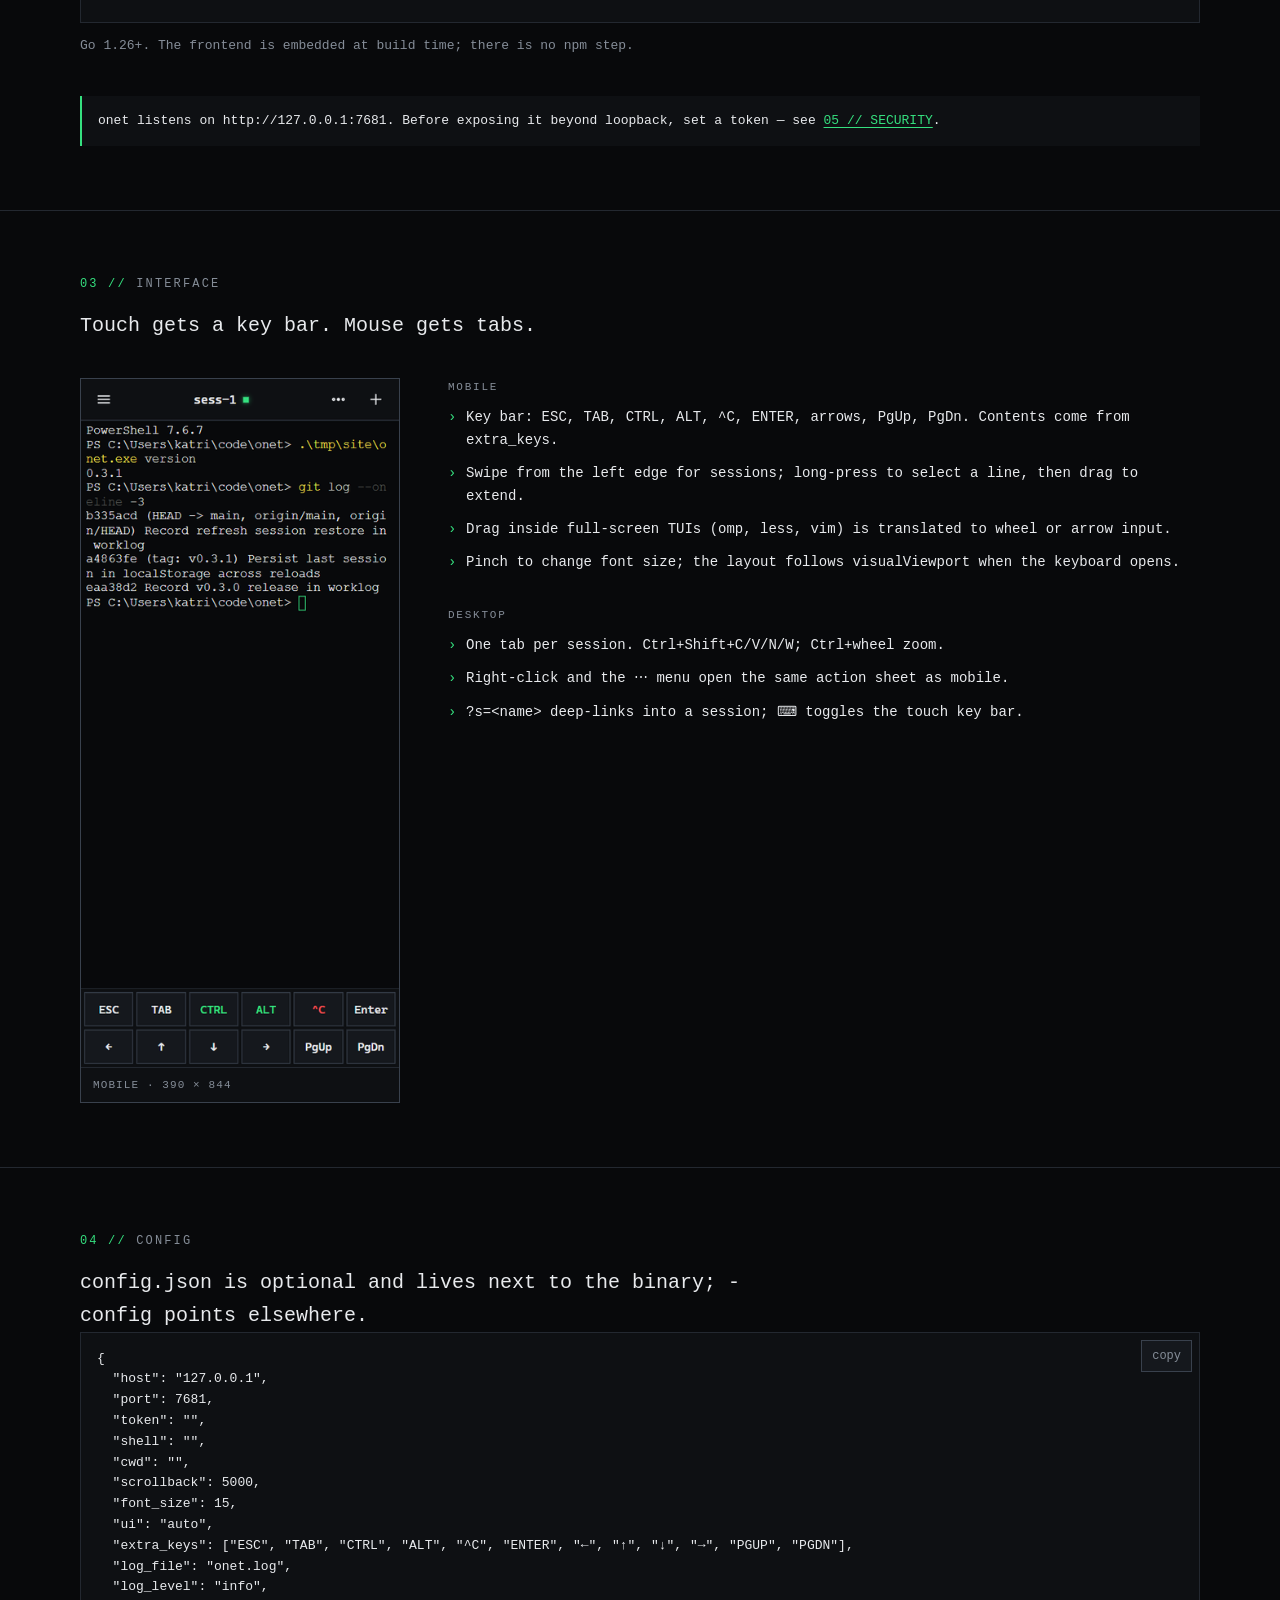
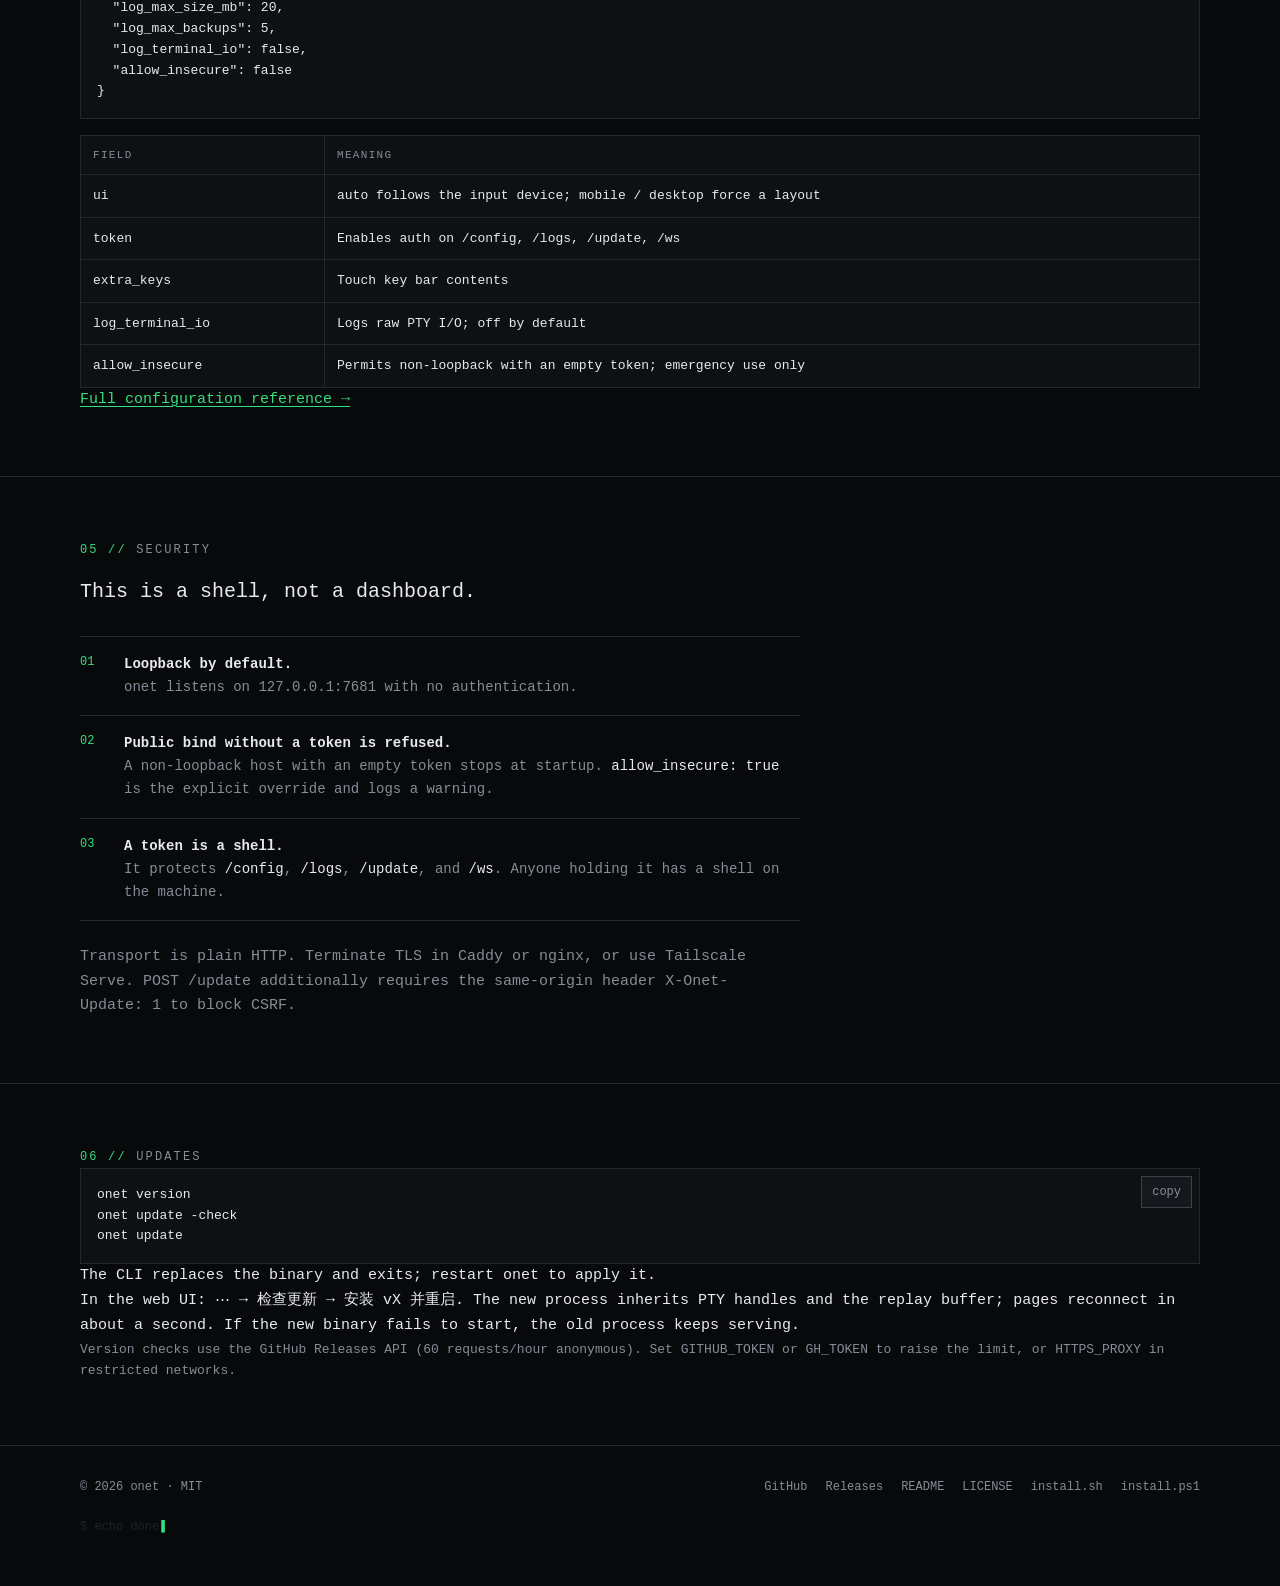
==== commit 93a41f2c: "Serve Windows installer via raw.githubusercontent URL" ====
--- a/docs/site/index.html
+++ b/docs/site/index.html
@@ -56,7 +56,7 @@
         </div>
         <div class="install-block">
           <p class="label">WINDOWS</p>
-          <div class="copy-wrap"><div class="cmd" data-copy><code>irm https://katriyda.github.io/onet/install.ps1 | iex</code></div></div>
+          <div class="copy-wrap"><div class="cmd" data-copy><code>irm https://raw.githubusercontent.com/katriyda/onet/main/docs/site/install.ps1 | iex</code></div></div>
         </div>
 
         <p class="meta">MIT licensed · Go 1.26 · <a href="https://github.com/katriyda/onet/releases">All releases ↗</a> · <a href="https://github.com/katriyda/onet">Source ↗</a></p>
@@ -145,7 +145,7 @@
 
       <div class="lane">
         <h3 class="lane-title">// WINDOWS</h3>
-        <div class="copy-wrap"><div class="cmd" data-copy><code>irm https://katriyda.github.io/onet/install.ps1 | iex</code></div></div>
+        <div class="copy-wrap"><div class="cmd" data-copy><code>irm https://raw.githubusercontent.com/katriyda/onet/main/docs/site/install.ps1 | iex</code></div></div>
         <p>Installs to %LOCALAPPDATA%\Programs\onet and appends it to the user PATH. No administrator prompt. With irm | iex, pass options via ONET_VERSION, ONET_INSTALL_DIR, or ONET_NO_PATH=1; the saved script also takes -Version, -Dir, -NoPath.</p>
       </div>
 
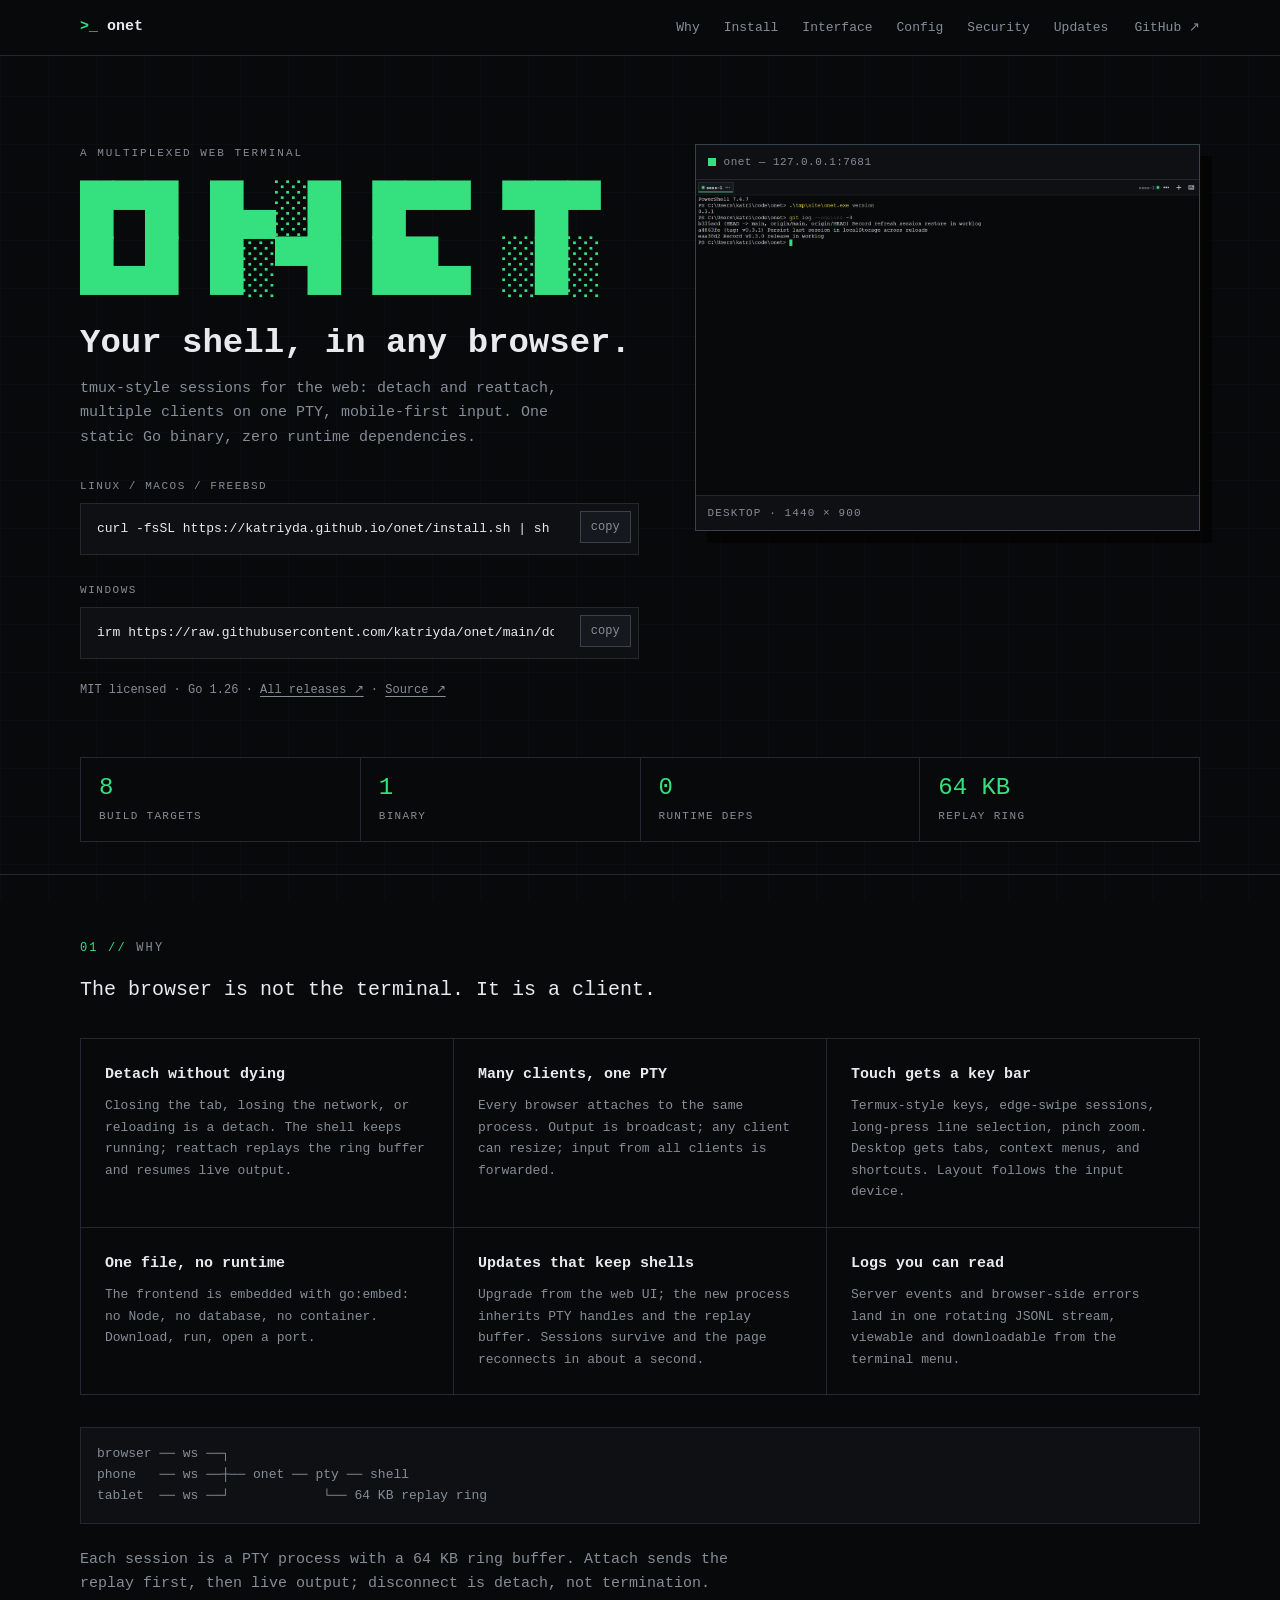
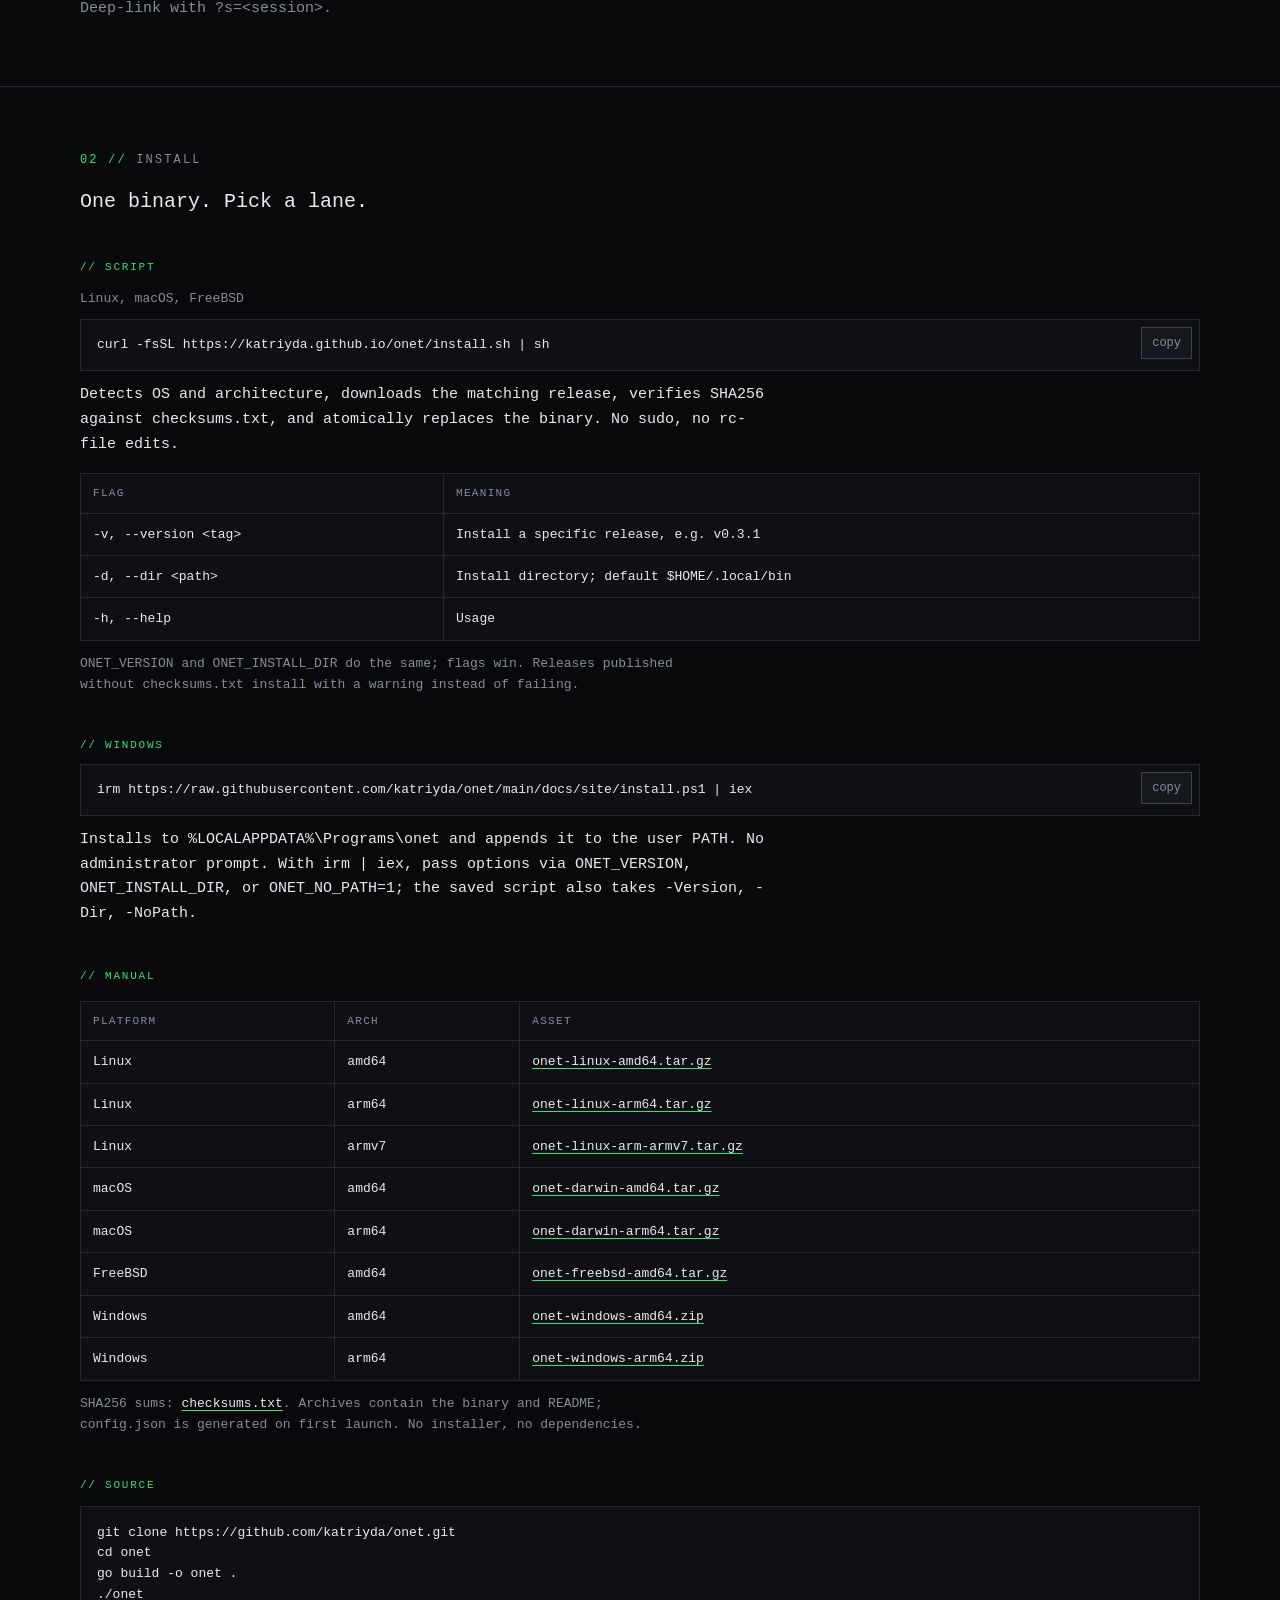
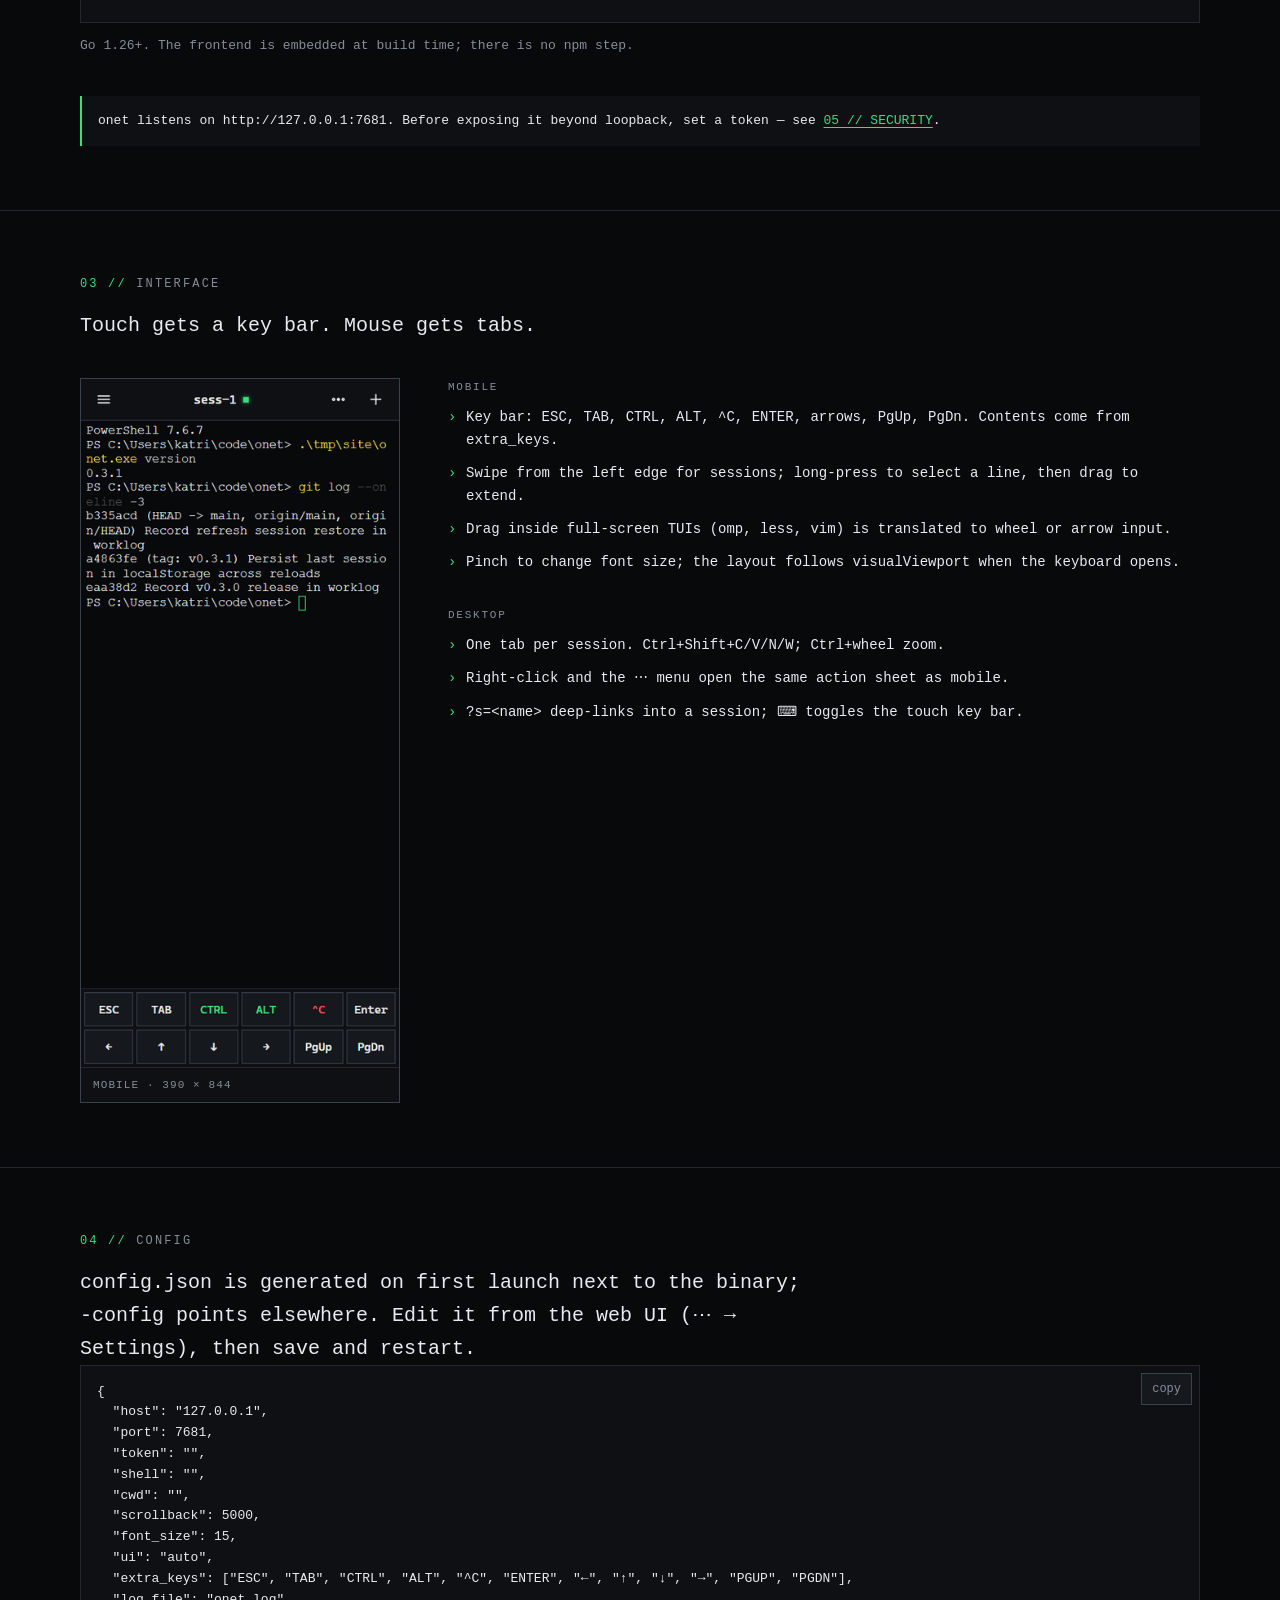
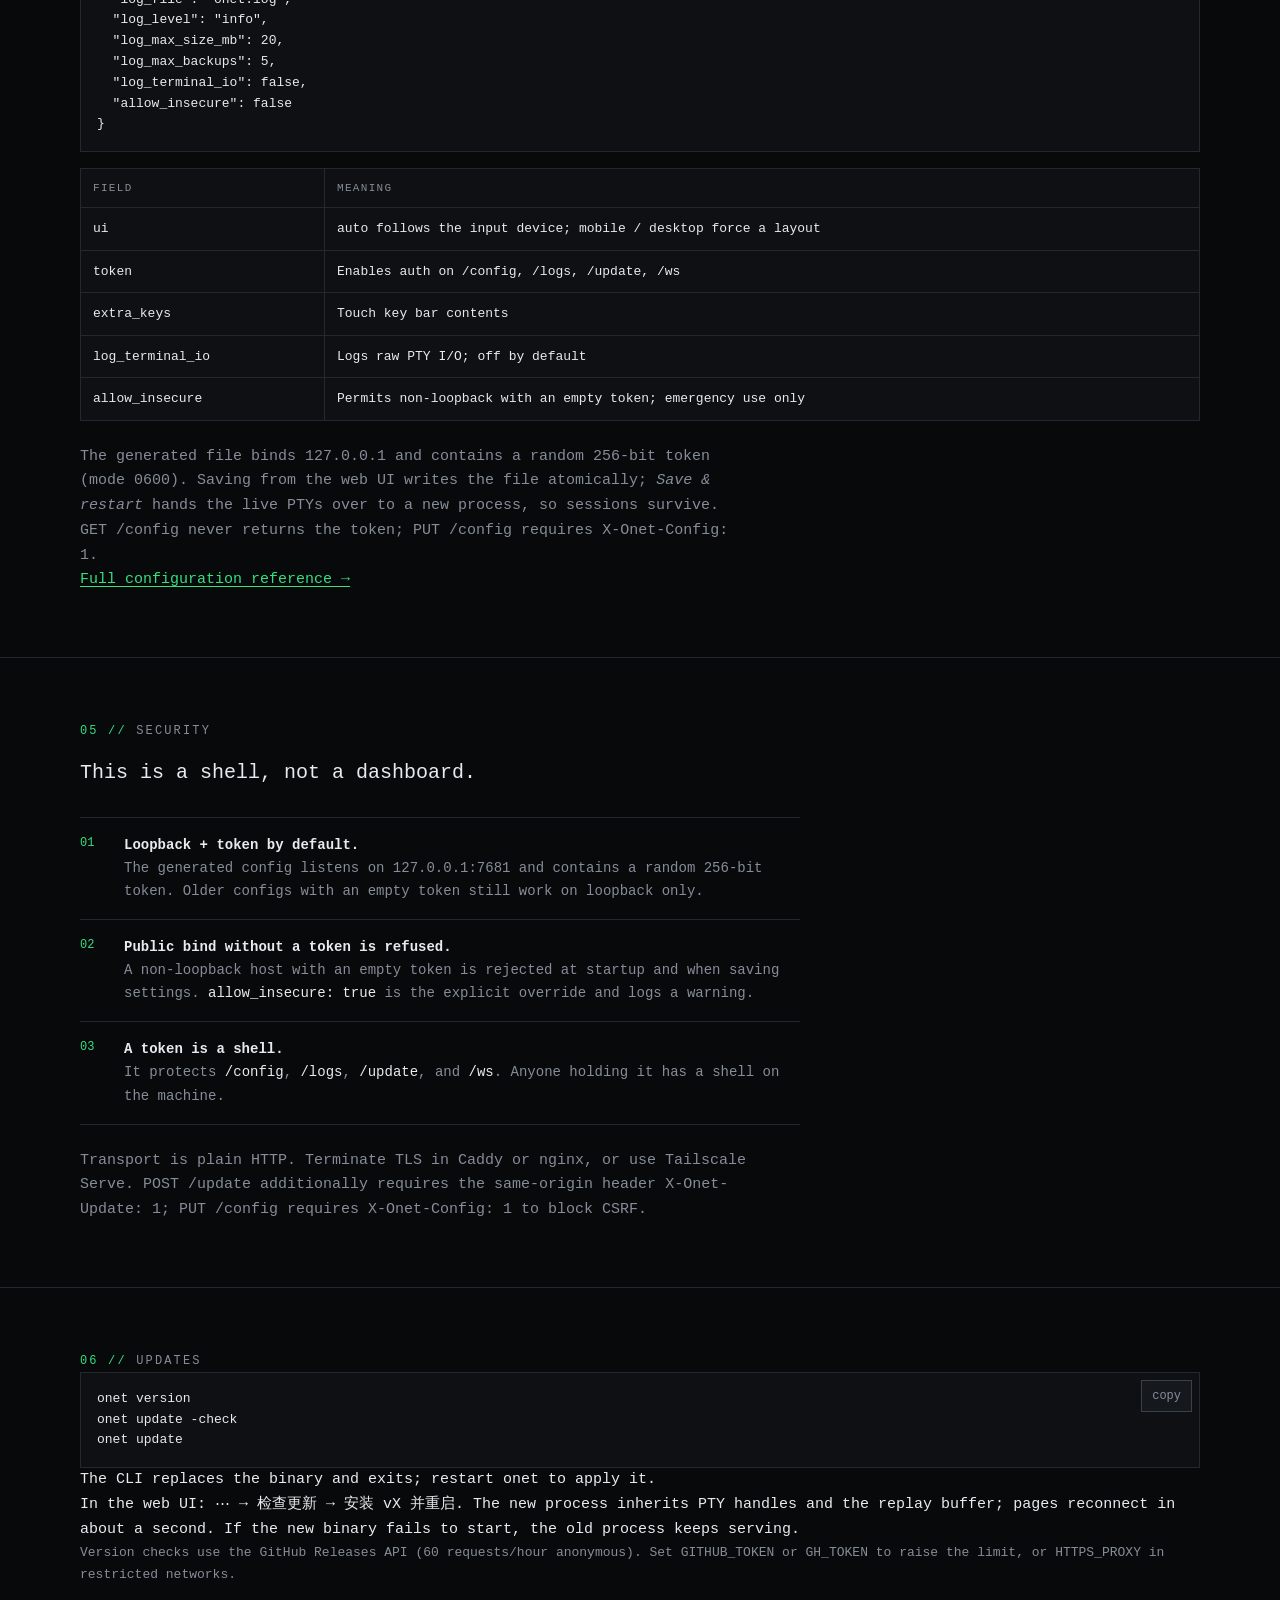
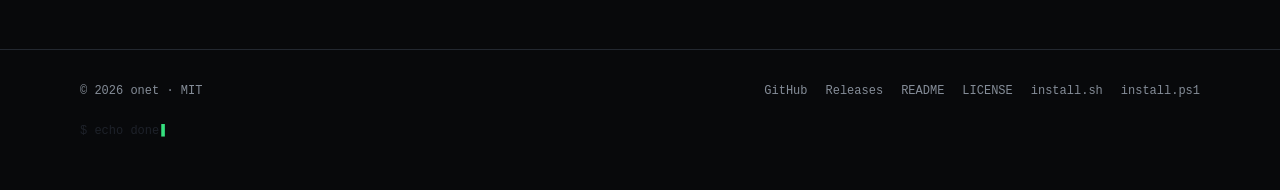
==== commit 2386b878: "Generate secure config and edit it from the web UI" ====
--- a/docs/site/index.html
+++ b/docs/site/index.html
@@ -166,7 +166,7 @@
             </tbody>
           </table>
         </div>
-        <p class="fine">SHA256 sums: <a href="https://github.com/katriyda/onet/releases/latest/download/checksums.txt"><code>checksums.txt</code></a>. Archives contain the binary, README, and config.example.json. No installer, no dependencies.</p>
+        <p class="fine">SHA256 sums: <a href="https://github.com/katriyda/onet/releases/latest/download/checksums.txt"><code>checksums.txt</code></a>. Archives contain the binary and README; config.json is generated on first launch. No installer, no dependencies.</p>
       </div>
 
       <div class="lane">
@@ -218,7 +218,7 @@
   <section id="config" class="section">
     <div class="wrap">
       <h2><span class="num">04 //</span> CONFIG</h2>
-      <p class="section-intro">config.json is optional and lives next to the binary; -config points elsewhere.</p>
+      <p class="section-intro">config.json is generated on first launch next to the binary; -config points elsewhere. Edit it from the web UI (⋯ → Settings), then save and restart.</p>
 
       <div class="copy-wrap"><pre data-copy>{
   "host": "127.0.0.1",
@@ -251,6 +251,8 @@
         </table>
       </div>
 
+      <p class="section-note">The generated file binds <code>127.0.0.1</code> and contains a random 256-bit token (mode <code>0600</code>). Saving from the web UI writes the file atomically; <em>Save &amp; restart</em> hands the live PTYs over to a new process, so sessions survive. <code>GET /config</code> never returns the token; <code>PUT /config</code> requires <code>X-Onet-Config: 1</code>.</p>
+
       <p><a href="https://github.com/katriyda/onet#配置">Full configuration reference →</a></p>
     </div>
   </section>
@@ -261,12 +263,12 @@
       <p class="section-intro">This is a shell, not a dashboard.</p>
 
       <ol class="sec-list">
-        <li><strong>Loopback by default.</strong> onet listens on 127.0.0.1:7681 with no authentication.</li>
-        <li><strong>Public bind without a token is refused.</strong> A non-loopback host with an empty token stops at startup. <code>allow_insecure: true</code> is the explicit override and logs a warning.</li>
+        <li><strong>Loopback + token by default.</strong> The generated config listens on 127.0.0.1:7681 and contains a random 256-bit token. Older configs with an empty token still work on loopback only.</li>
+        <li><strong>Public bind without a token is refused.</strong> A non-loopback host with an empty token is rejected at startup and when saving settings. <code>allow_insecure: true</code> is the explicit override and logs a warning.</li>
         <li><strong>A token is a shell.</strong> It protects <code>/config</code>, <code>/logs</code>, <code>/update</code>, and <code>/ws</code>. Anyone holding it has a shell on the machine.</li>
       </ol>
 
-      <p class="section-note">Transport is plain HTTP. Terminate TLS in Caddy or nginx, or use Tailscale Serve. POST <code>/update</code> additionally requires the same-origin header <code>X-Onet-Update: 1</code> to block CSRF.</p>
+      <p class="section-note">Transport is plain HTTP. Terminate TLS in Caddy or nginx, or use Tailscale Serve. POST <code>/update</code> additionally requires the same-origin header <code>X-Onet-Update: 1</code>; PUT <code>/config</code> requires <code>X-Onet-Config: 1</code> to block CSRF.</p>
     </div>
   </section>
 
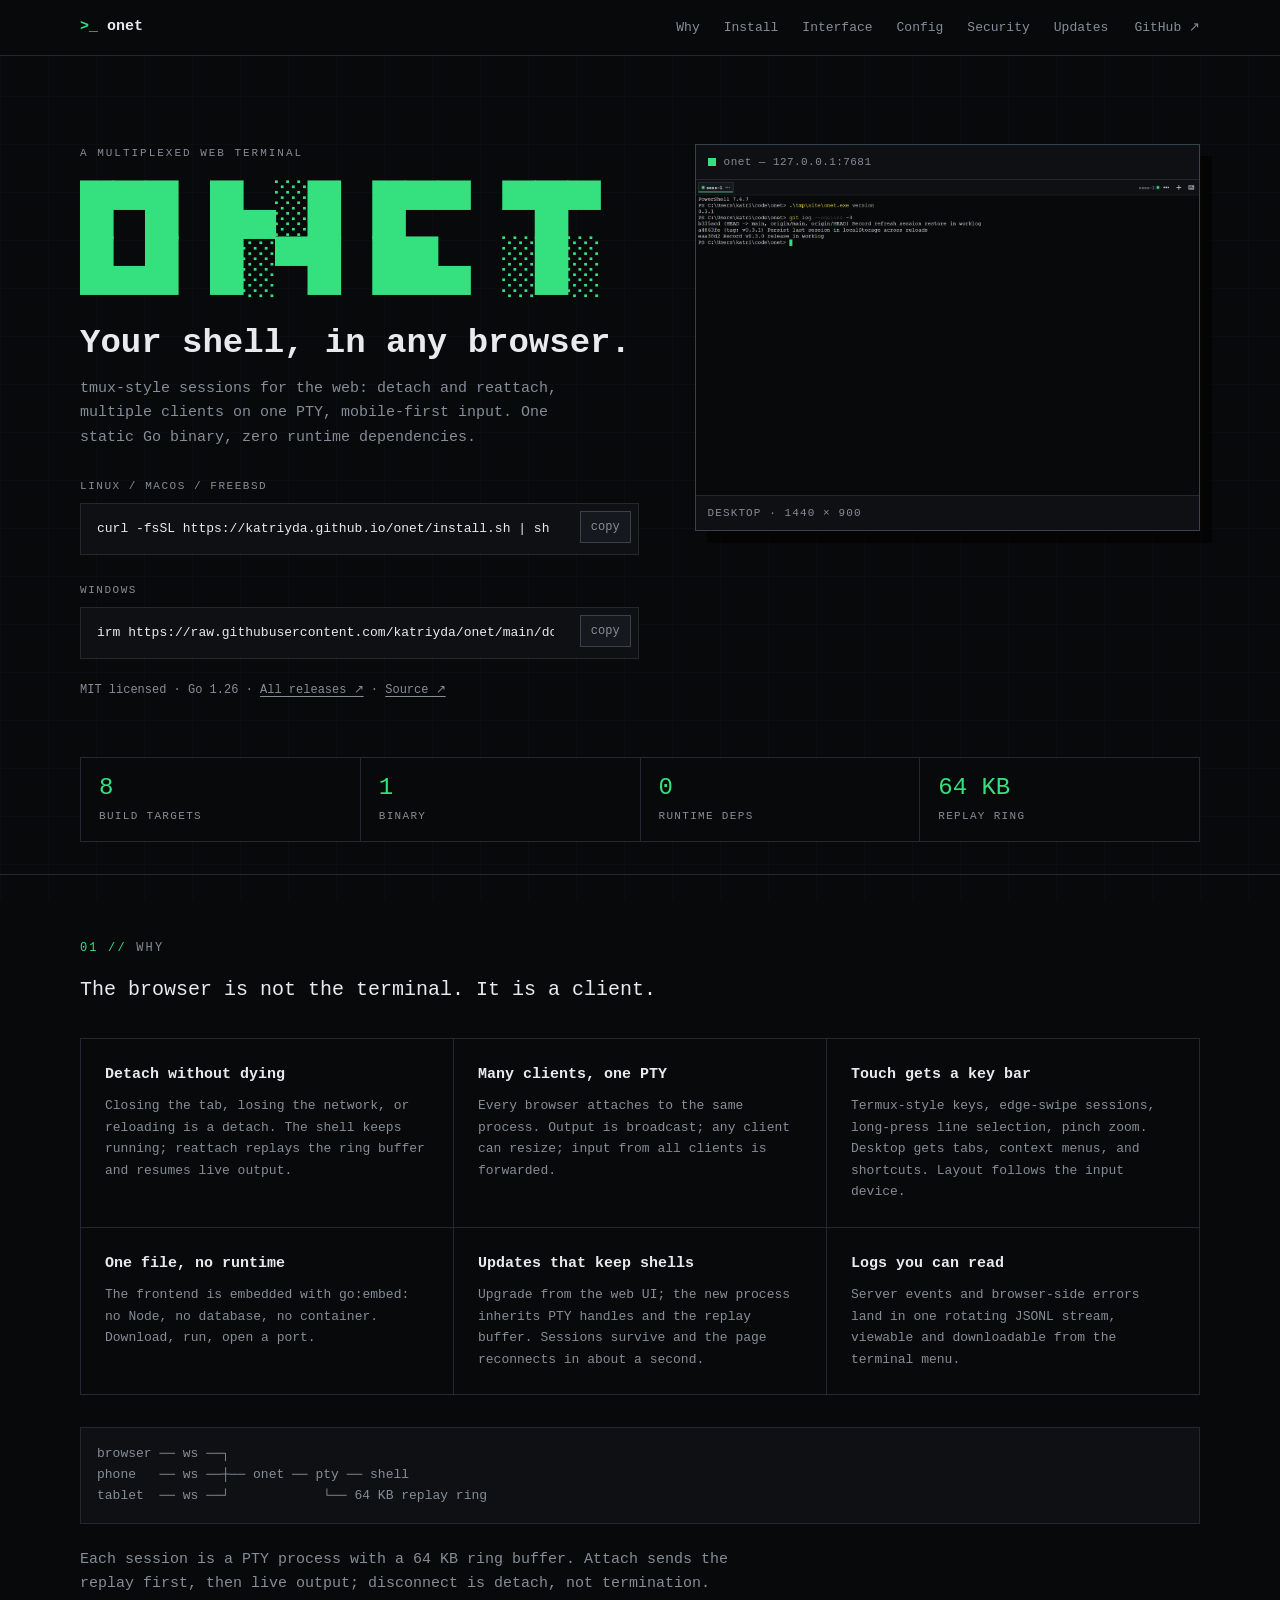
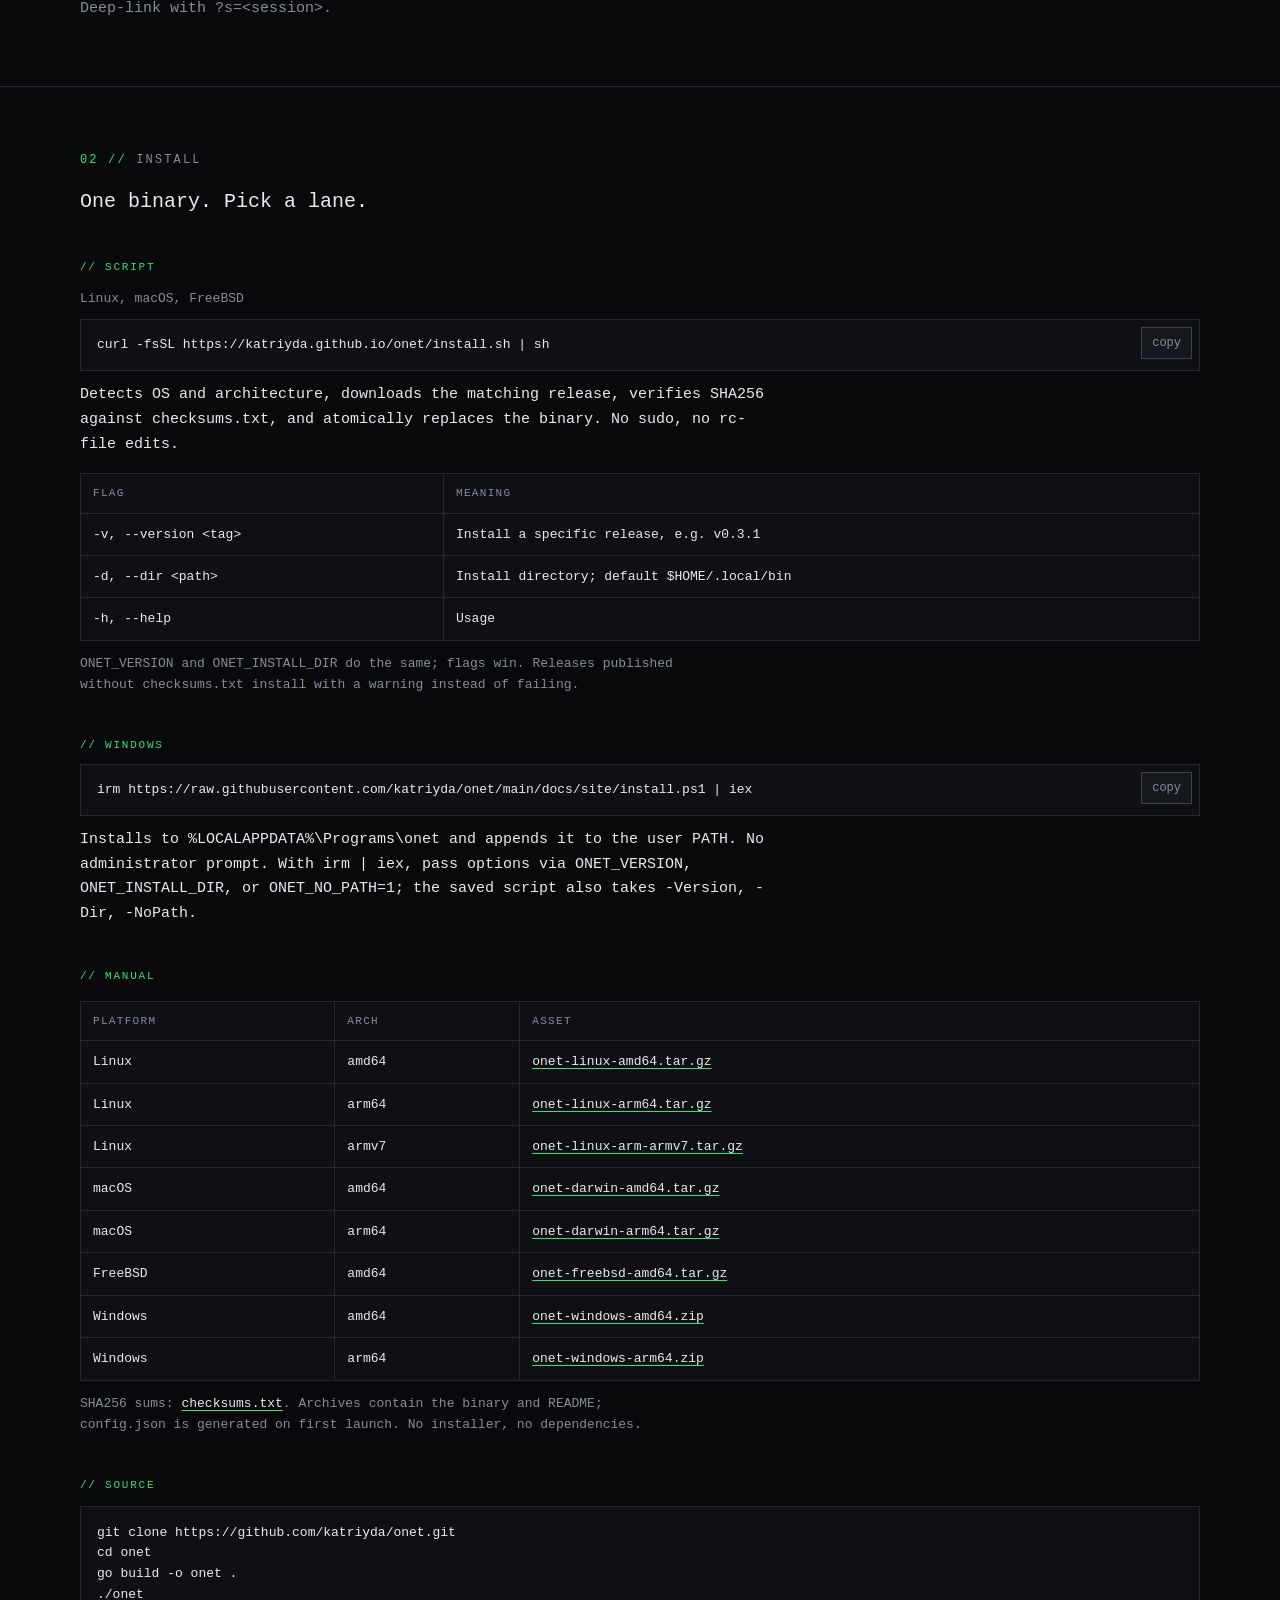
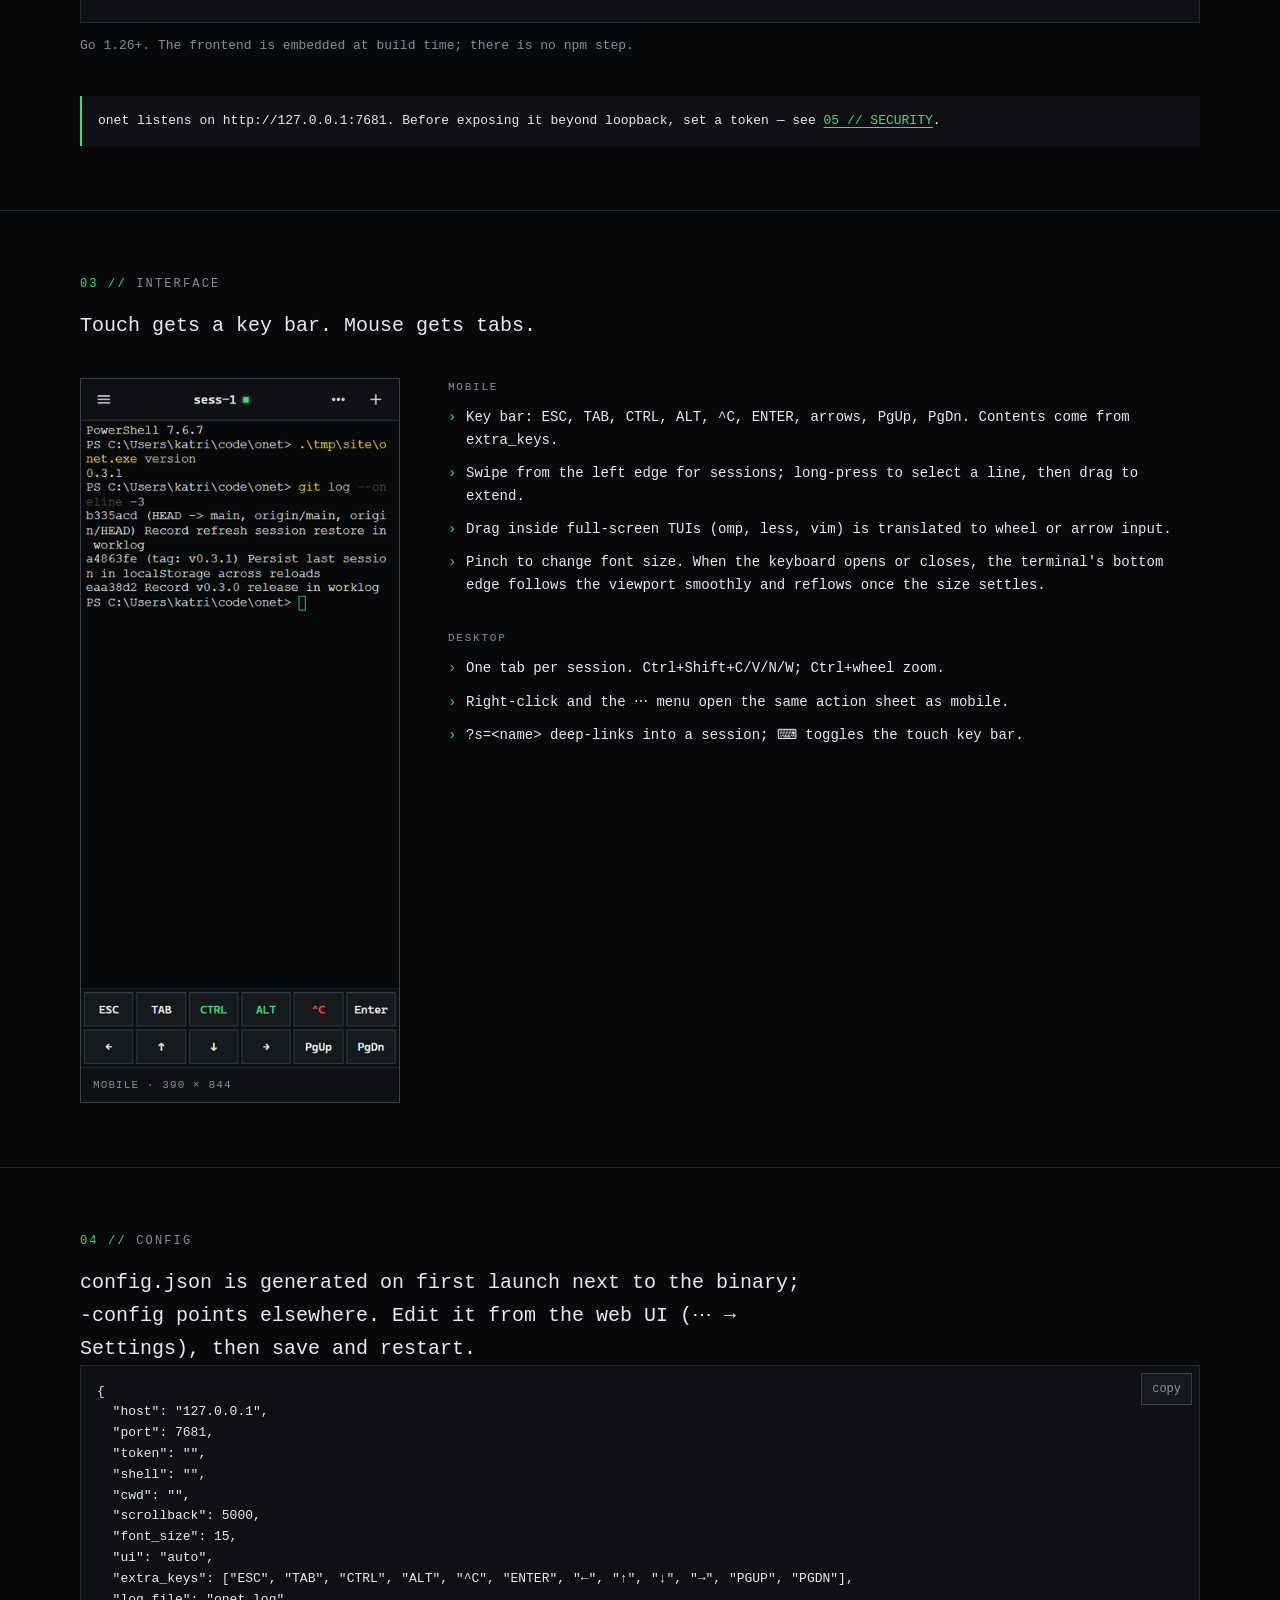
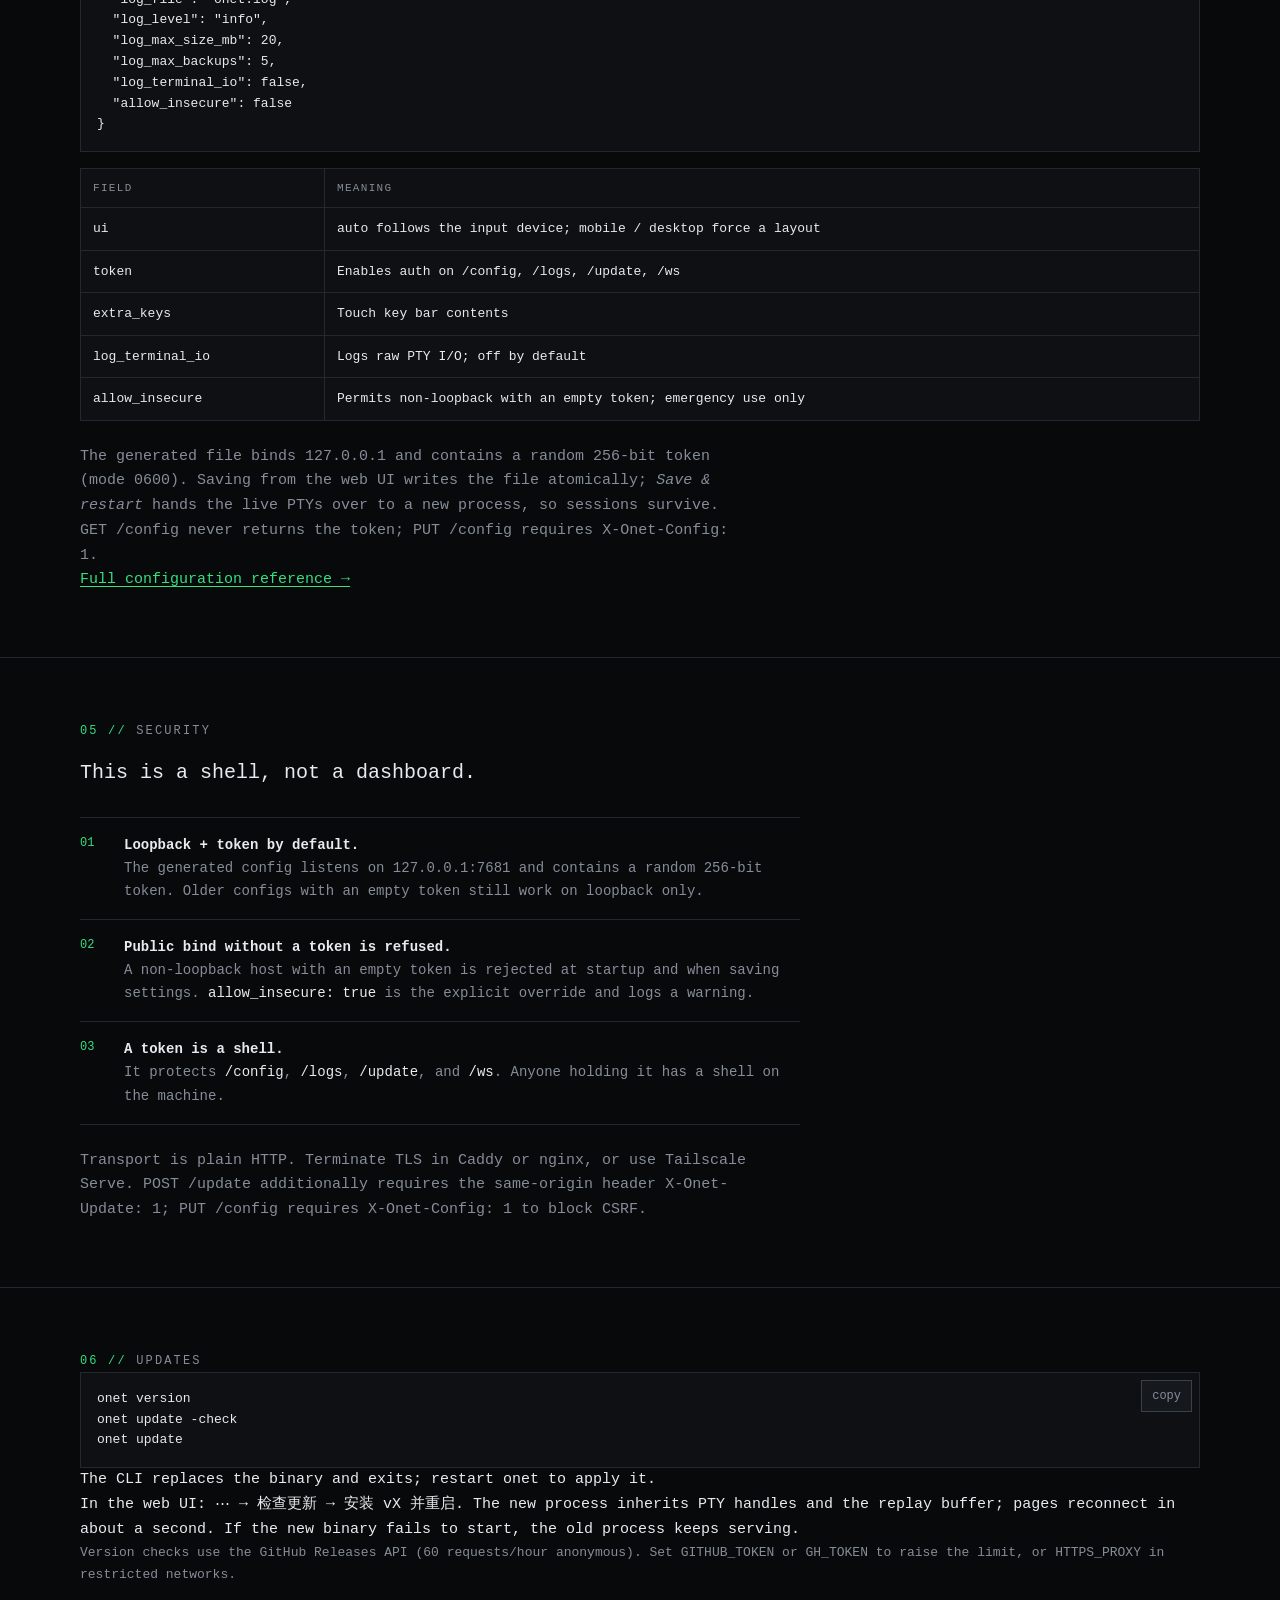
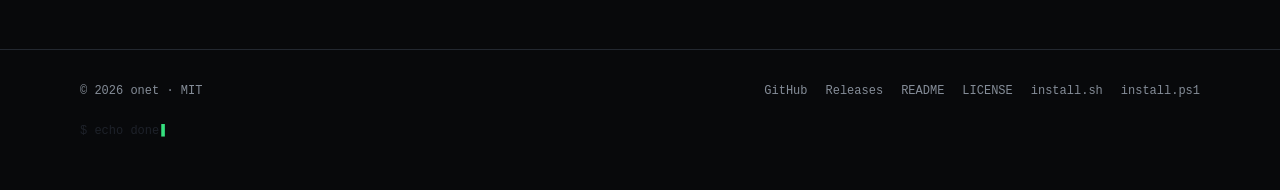
==== commit d595435e: "Freeze terminal rows during mobile keyboard resize" ====
--- a/docs/site/index.html
+++ b/docs/site/index.html
@@ -199,7 +199,7 @@
               <li>Key bar: ESC, TAB, CTRL, ALT, ^C, ENTER, arrows, PgUp, PgDn. Contents come from extra_keys.</li>
               <li>Swipe from the left edge for sessions; long-press to select a line, then drag to extend.</li>
               <li>Drag inside full-screen TUIs (omp, less, vim) is translated to wheel or arrow input.</li>
-              <li>Pinch to change font size; the layout follows visualViewport when the keyboard opens.</li>
+              <li>Pinch to change font size. When the keyboard opens or closes, the terminal's bottom edge follows the viewport smoothly and reflows once the size settles.</li>
             </ul>
           </div>
           <div>
